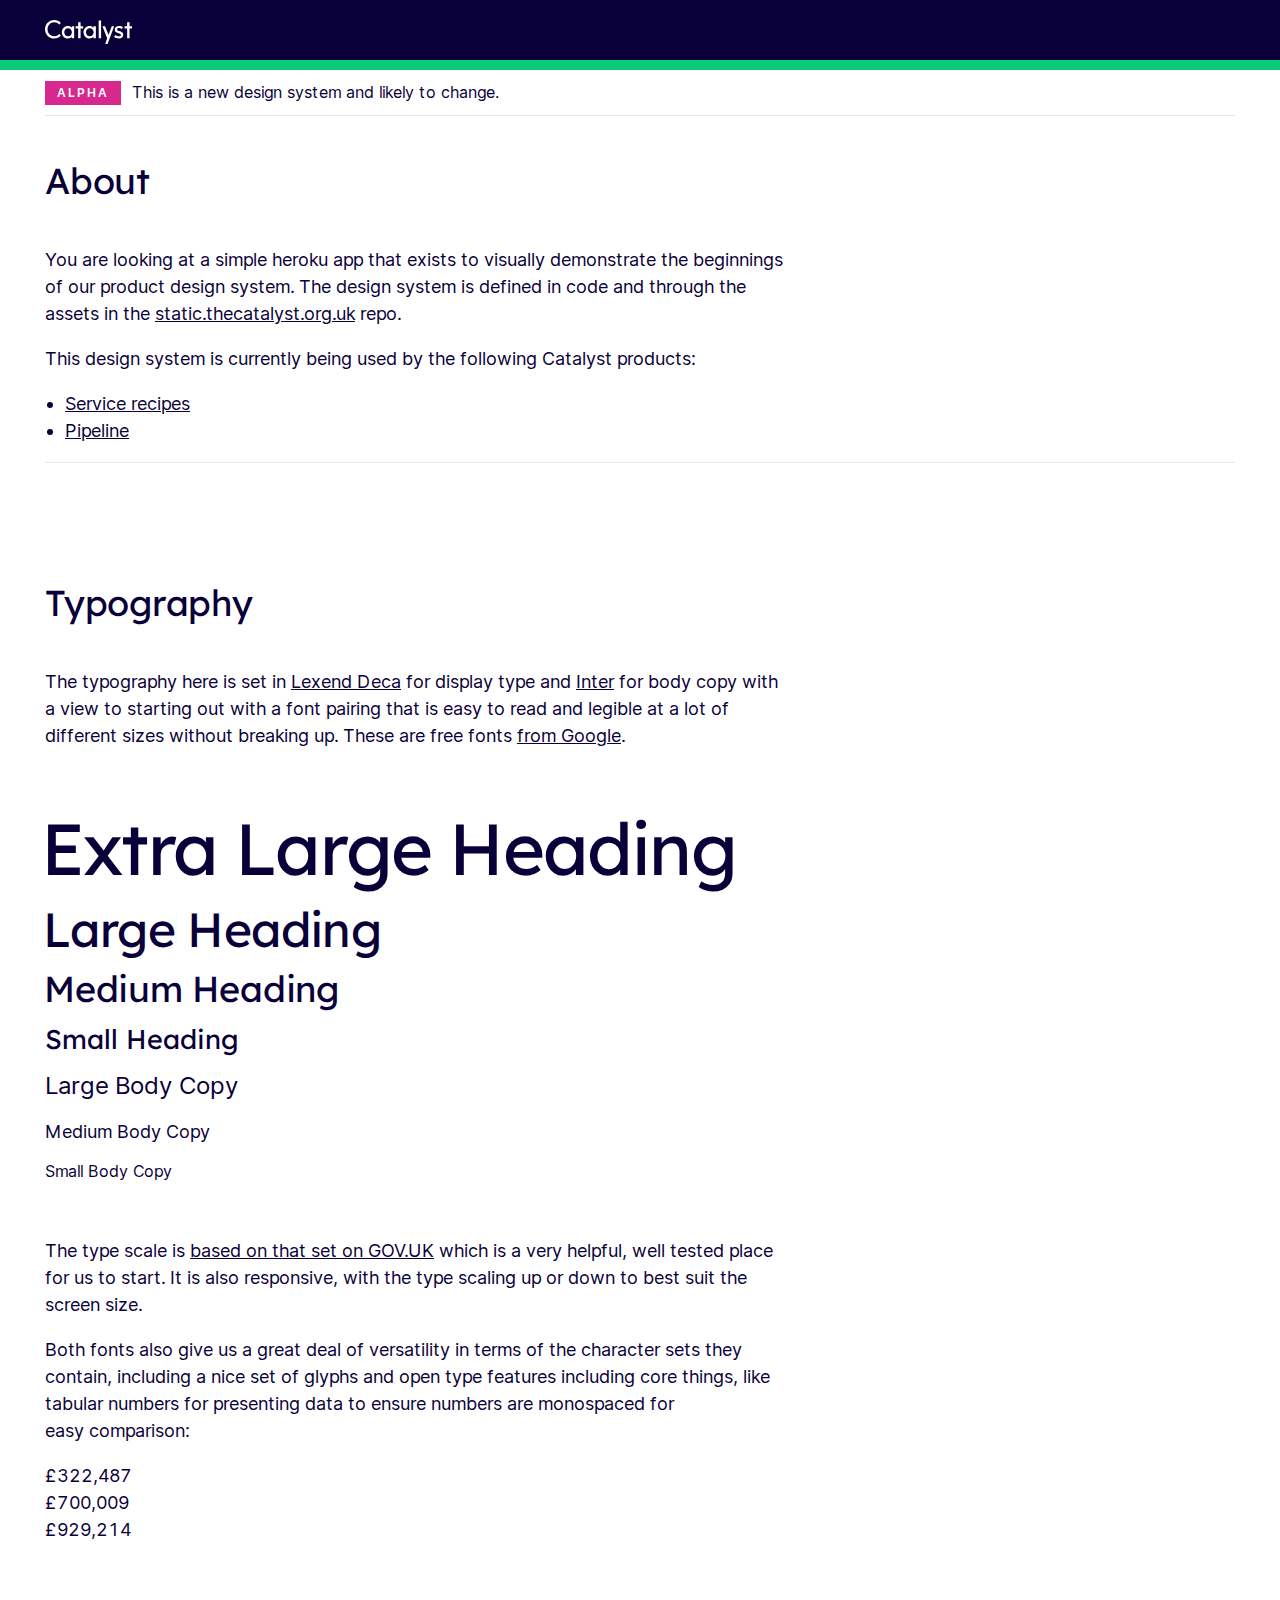
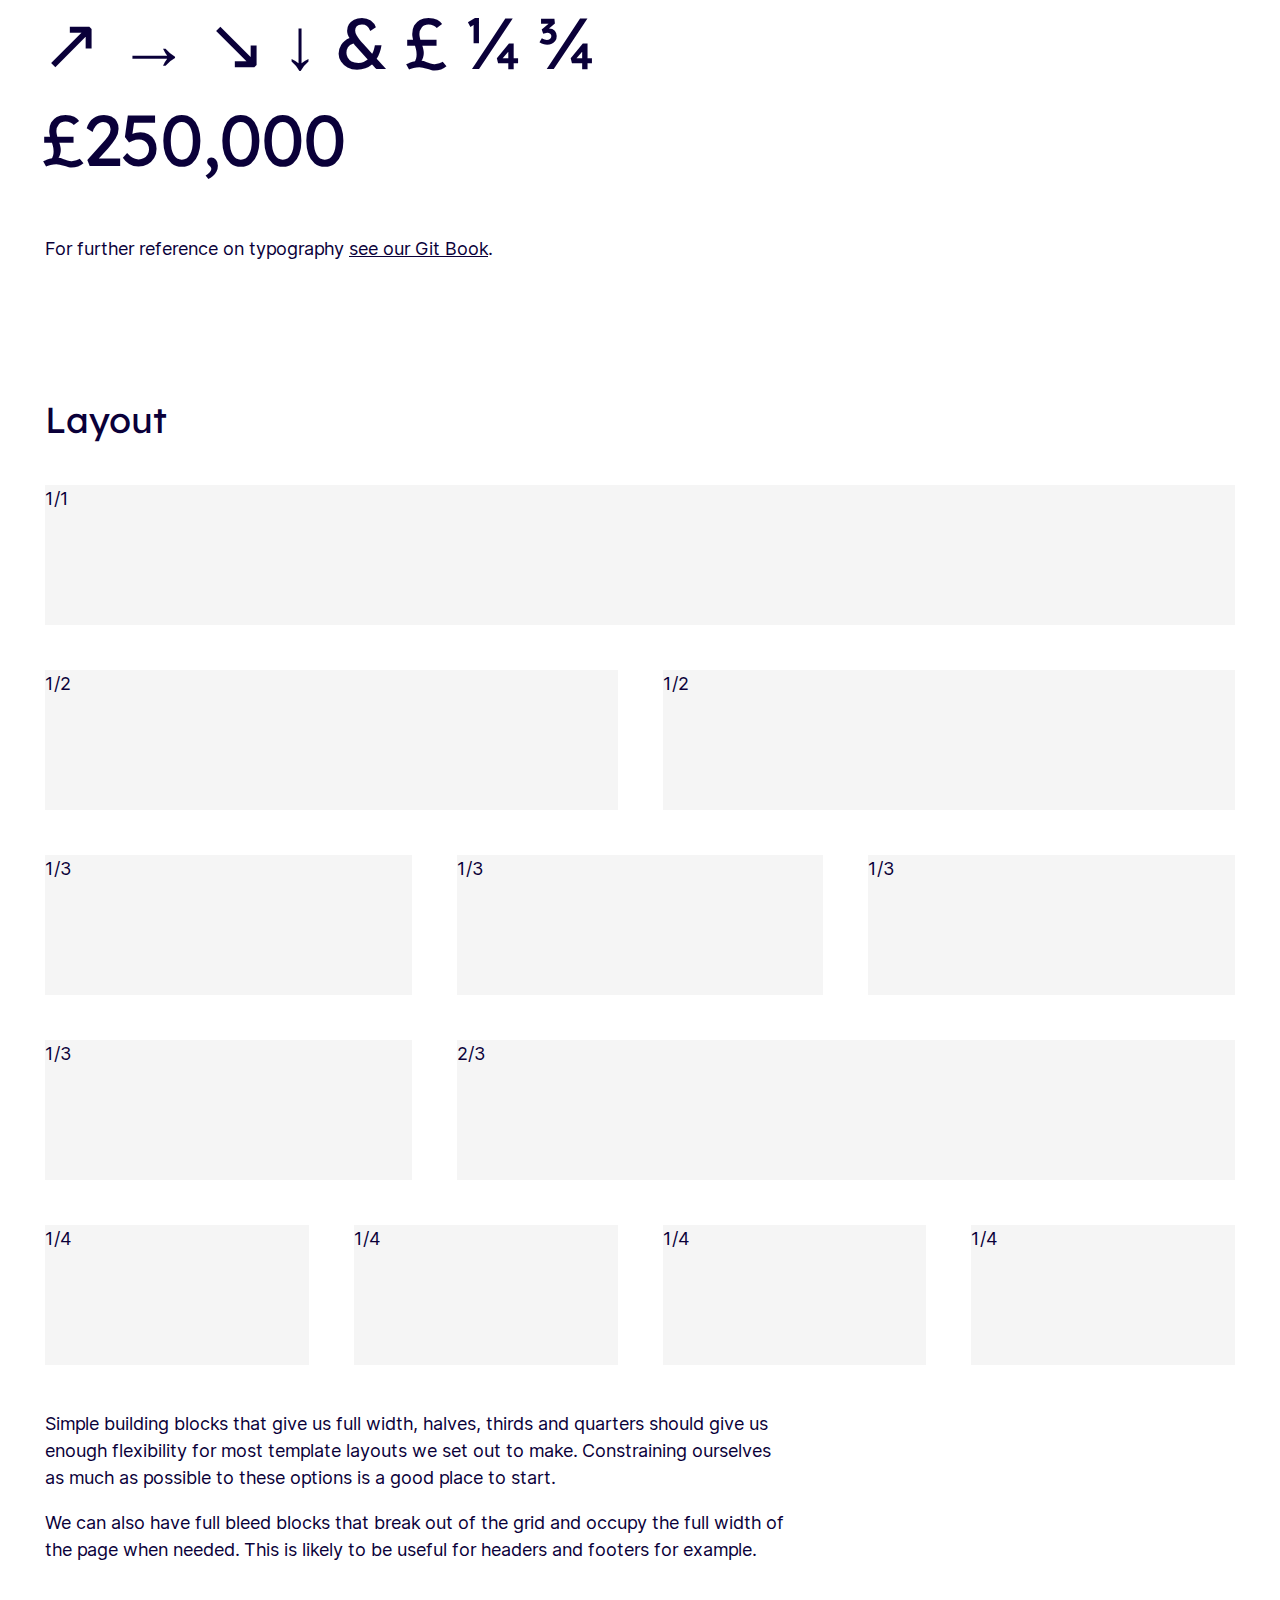
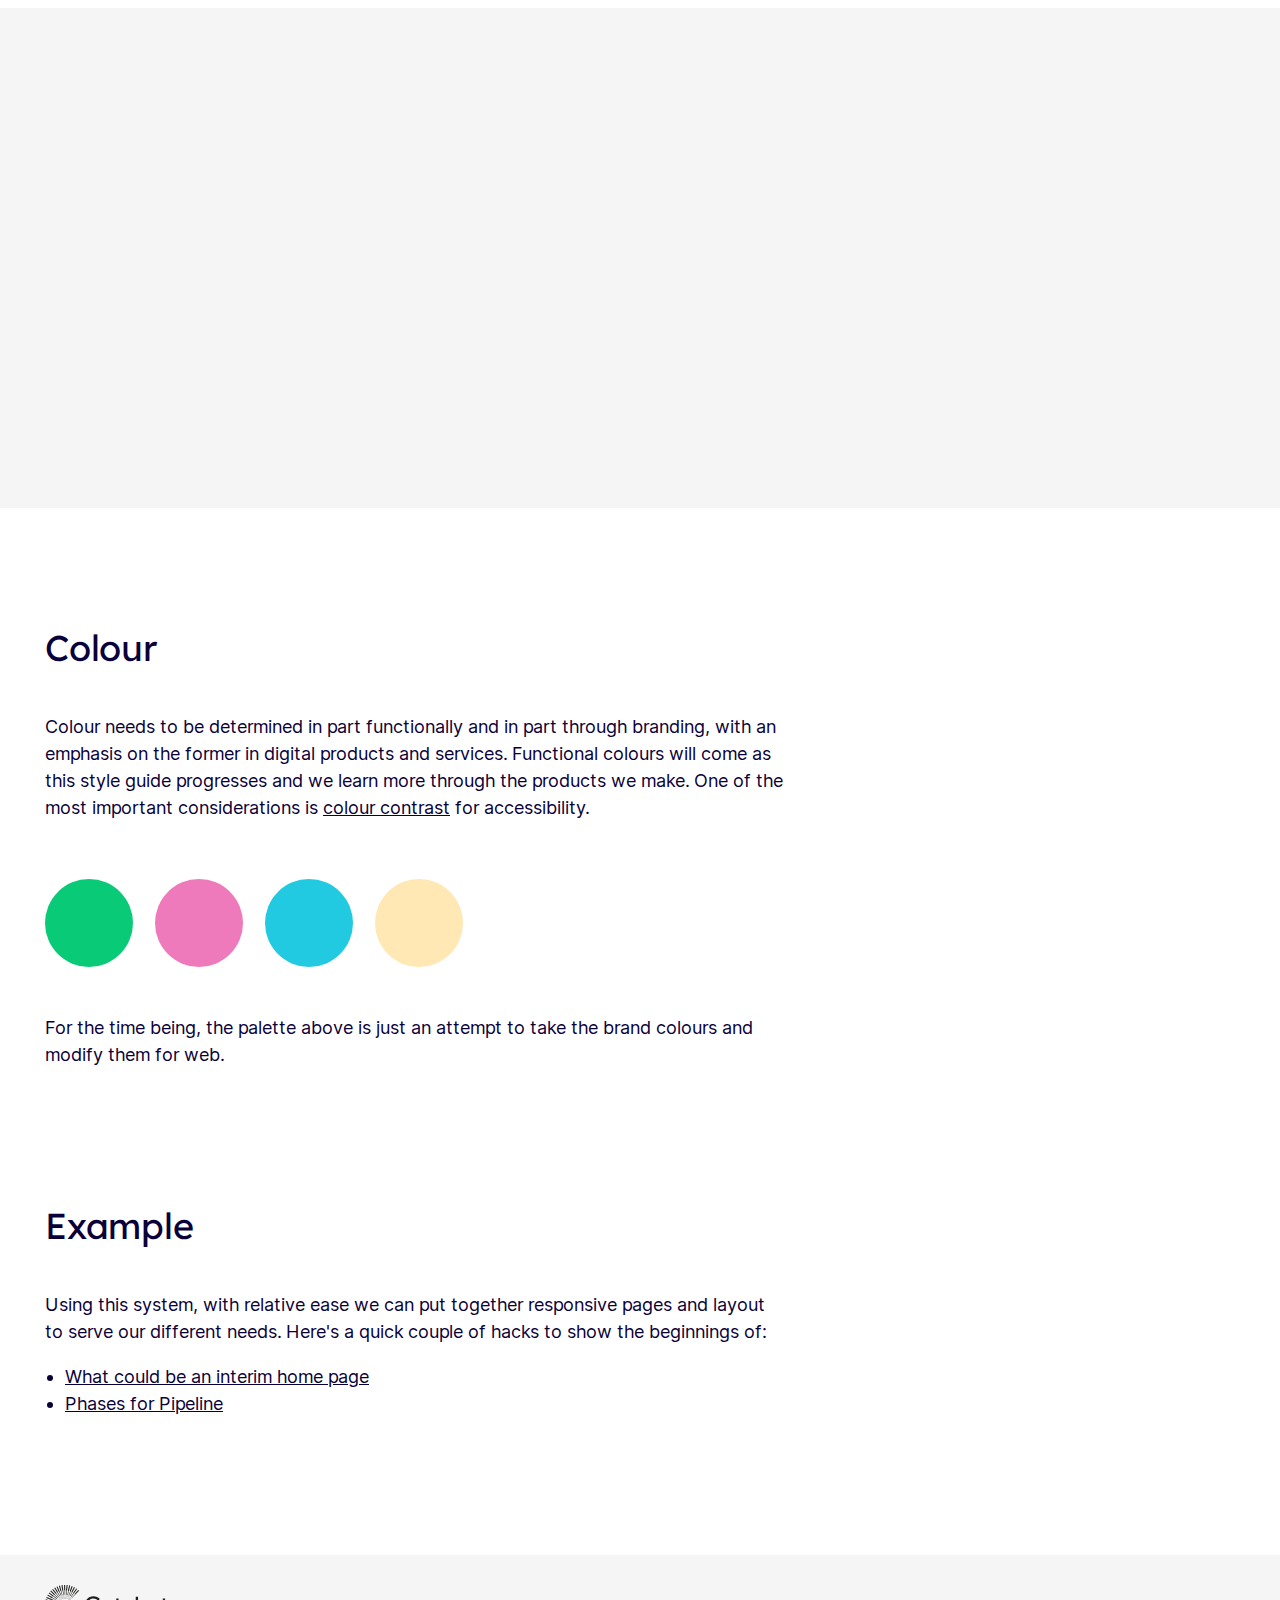
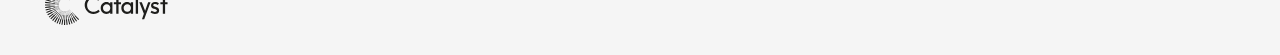
==== index.html @ e186cd70 "Update app to explain what it is and where design system used" ====
<!doctype html>

<html lang="en">

<head>
  <meta charset="utf-8">
  <meta name="viewport" content="width=device-width, initial-scale=1.0, maximum-scale=1.0">
  <title>Catalyst — Style Guide</title>
  <meta name="description" content="">
  <meta name="author" content="">

  <link rel="stylesheet" href="assets/stylesheets/catalyst.css">

</head>

<body>

  <header class="header">
    <div class="grid-container">
      <div class="column-full-width">
        <div class="inner">
          <a class="header-logo" href="#">
            <svg class="logo" viewBox="0 0 295 81" fill="none" xmlns="http://www.w3.org/2000/svg">
              <path
                d="M30.605 62.5c9.7 0 17.3-3.4 23-9.8l-5.5-5.4c-4.5 4.9-10.8 7.7-17.5 7.5-11.9 0-22-10.1-22-23.5 0-14.2 10.4-23.8 22.2-23.8 7 0 12.1 2.4 17 7.7l5.8-5.4c-6.2-6.6-13.4-9.8-22.9-9.8-17.2.3-31 14.5-30.7 31.7.3 16.9 13.8 30.5 30.6 30.8zm133-1.1h8.1V21.1h-8.2l.1 4.8c-2.9-3.3-7.5-5.6-13.8-5.6-10.3 0-19.8 8.6-19.8 21 0 12.2 9.2 21.1 19.8 21.1 6.3 0 10.9-2.3 13.8-5.6v4.6zm-12.3-6.4c-7.5 0-13.1-5.9-13.1-13.7 0-7.3 5.3-13.6 13.1-13.6 7.4 0 12.8 6 12.8 13.6-.1 7.6-5.5 13.6-12.8 13.7zm29.9 6.4h8.1V1.3h-8.2l.1 60.1zm67.6 1c9.9 0 15.4-4.4 15.4-12.6 0-15.4-21-10-21-17.9 0-2.6 1.9-4.5 6.5-4.5 3.5 0 6.9 1.1 9.8 3.1l3.9-5.9c-3.4-2.8-8.6-4.4-14-4.4-8.4 0-14 4.7-14 11.9 0 15.6 20.9 9.5 20.9 18.4 0 3.4-2.7 4.7-7.2 4.7-4.3-.1-8.5-1.5-12-4.2l-3.6 6.5c4.4 3.2 9.8 4.9 15.3 4.9zm36.5-41.3V7.5h-8.1v13.6h-8.7v7.3h8.7v33h8.1v-33h8.7v-7.3h-8.7zm-60.2 0l-10.7 29.8-11.7-29.8h-8.9l16.1 40.6-6.7 19.3h7.9l22.4-59.9h-8.4zm-134.8 40.3h8.1V21.1h-8.1l.1 4.8c-2.9-3.3-7.5-5.6-13.8-5.6-10.4 0-19.8 8.6-19.8 21 0 12.2 9.2 21.1 19.8 21.1 6.3 0 10.9-2.3 13.8-5.6l-.1 4.6zm-12.3-6.5c-7.5 0-13.1-5.9-13.1-13.7 0-7.3 5.4-13.6 13.1-13.6 7.4 0 12.8 6 12.8 13.6-.1 7.7-5.5 13.7-12.8 13.7zm42.1-33.8V7.5h-8.1v13.6h-8.6v7.3h8.6v33h8.1v-33h8.7v-7.3h-8.7z"
                fill="#fff" /></svg>
          </a>
        </div>
      </div>
    </div>
  </header>

  <section class="proposition-phase">
    <div class="grid-container">
      <div class="column-full-width">
        <div class="inner bottom-border">
          <div class="phase-banner">
            <span class="phase-label is-alpha">Alpha</span>
            <span class="phase-notice">This is a new design system and likely to change.</span>
          </div>
        </div>
      </div>
    </div>
  </section>

  <main class="main">
    <section class="proto-style-block typography vertical-spacing-top">
      <div class="grid-container">
        <div class="column-full-width">
          <div class="inner bottom-border">
            <h2 class="vertical-spacing-bottom">About</h2>
            <p>You are looking at a simple heroku app that exists to visually demonstrate the beginnings of our product design system. The design system is defined in code and through the assets in the <a href="https://github.com/TechforgoodCAST/static.thecatalyst.org.uk" target="_blank">static.thecatalyst.org.uk</a> repo</a>.
            </p>
            <p>This design system is currently being used by the following Catalyst products:</p>
            <ul>
              <li><a href="https://recipes.thecatalyst.org.uk/">Service recipes</a></li>
              <li><a href="https://pipeline.thecatalyst.org.uk/">Pipeline</a></li>
            </ul>
          </div>
        </div>
      </div>
    </section>


    <section class="proto-style-block typography vertical-spacing-top">
      <div class="grid-container">
        <div class="column-full-width">
          <div class="inner">
            <h2 class="vertical-spacing-bottom">Typography</h2>
            <p>The typography here is set in <a href="https://fonts.google.com/specimen/Lexend+Deca" target="_blank">Lexend Deca</a> for display type and <a href="https://fonts.google.com/specimen/Inter" target="_blank">Inter</a> for body copy with a view to starting out with a font pairing that is easy to read and legible at a lot of different sizes without breaking up. These are free fonts <a href="https://fonts.google.com/">from Google</a>.</p>
            <div class="proto-type">
              <p class="heading-extra-large vertical-spacing-bottom">Extra Large Heading</p>
              <p class="heading-large vertical-spacing-bottom">Large Heading</p>
              <p class="heading-medium vertical-spacing-bottom">Medium Heading</p>
              <p class="heading-small vertical-spacing-bottom">Small Heading</p>
              <p class="body-copy-large vertical-spacing-bottom">Large Body Copy</p>
              <p class="body-copy-medium vertical-spacing-bottom">Medium Body Copy</p>
              <p class="body-copy-small vertical-spacing-bottom">Small Body Copy</p>
            </div>
            <p>The type scale is <a href="https://design-system.service.gov.uk/styles/typography/#font-override-classes" target="_blank">based on that set on GOV.UK</a> which is a very helpful, well tested place for us to start. It is also responsive, with the type scaling up or down to best suit the screen size.</p>
            <p>Both fonts also give us a great deal of versatility in terms of the character sets they contain, including a nice set of glyphs and open type features including core things, like tabular numbers for presenting data to ensure numbers are monospaced for easy&nbsp;comparison:</p>
            <p>&pound;<span class="tabular-numbers">322</span>,<span class="tabular-numbers">487</span><br />
            &pound;<span class="tabular-numbers">700</span>,<span class="tabular-numbers">009</span><br />
            &pound;<span class="tabular-numbers">929</span>,<span class="tabular-numbers">214</span></p>
            <div class="proto-type">
              <p class="heading-extra-large vertical-spacing-bottom">&#x2197; &#x2192; &#x2198; &#x2193; &#x0026; &#x00A3; &#x00BC; &#x00BE;</p>
              <p class="heading-extra-large vertical-spacing-bottom">&pound;250,000</p>
            </div>
            <p>For further reference on typography <a href="https://futurefabric.gitbook.io/product-design-guidance/typography" target="_blank">see our Git Book</a>.</p>
          </div>
        </div>
      </div>
    </section>

    <section class="proto-style-block layout">

      <div class="grid-container">
        <div class="column-full-width">
          <div class="inner">
            <h2 class="vertical-spacing-bottom">Layout</h2>
          </div>
        </div>
      </div>

      <div class="grid-container">
        <div class="column-full-width">
          <div class="inner proto-background vertical-spacing-bottom">
            1/1
          </div>
        </div>
      </div>

      <div class="grid-container">
        <div class="column-one-half">
          <div class="inner proto-background vertical-spacing-bottom">
            1/2
          </div>
        </div>
        <div class="column-one-half">
          <div class="inner proto-background vertical-spacing-bottom">
            1/2
          </div>
        </div>
      </div>

      <div class="grid-container">
        <div class="column-one-third ">
          <div class="inner proto-background vertical-spacing-bottom">
            1/3
          </div>
        </div>
        <div class="column-one-third">
          <div class="inner proto-background vertical-spacing-bottom">
            1/3
          </div>
        </div>
        <div class="column-one-third">
          <div class="inner proto-background vertical-spacing-bottom">
            1/3
          </div>
        </div>
      </div>

      <div class="grid-container">
        <div class="column-one-third">
          <div class="inner proto-background vertical-spacing-bottom">
            1/3
          </div>
        </div>
        <div class="column-two-thirds">
          <div class="inner proto-background vertical-spacing-bottom">
            2/3
          </div>
        </div>
      </div>

      <div class="grid-container">
        <div class="column-one-quarter ">
          <div class="inner proto-background vertical-spacing-bottom">
            1/4
          </div>
        </div>
        <div class="column-one-quarter ">
          <div class="inner proto-background vertical-spacing-bottom">
            1/4
          </div>
        </div>
        <div class="column-one-quarter ">
          <div class="inner proto-background vertical-spacing-bottom">
            1/4
          </div>
        </div>
        <div class="column-one-quarter ">
          <div class="inner proto-background vertical-spacing-bottom">
            1/4
          </div>
        </div>
      </div>

      <div class="grid-container">
        <div class="column-full-width">
          <div class="inner vertical-spacing-bottom">
            <p>Simple building blocks that give us full width, halves, thirds and quarters should give us enough flexibility for most template layouts we set out to make. Constraining ourselves as much as possible to these options is a good place to start.</p>
            <p>We can also have full bleed blocks that break out of the grid and occupy the full width of the page when needed. This is likely to be useful for headers and footers for&nbsp;example.</p>
          </div>
        </div>
      </div>

      <div class="">
        <div class="inner proto-background tall vertical-spacing-bottom">
          
        </div>
      </div>

    </section>
    
    <section class="proto-style-block colour">
      <div class="grid-container">
        <div class="column-full-width">
          <div class="inner">
            <h2 class="vertical-spacing-bottom">Colour</h2>
            <p>Colour needs to be determined in part functionally and in part through branding, with an emphasis on the former in digital products and services. Functional colours will come as this style guide progresses and we learn more through the products we make. One of the most important considerations is <a href="https://contrast-checker.glitch.me/">colour contrast</a> for accessibility.</p>
            <div class="proto-colors">
              <div class="proto-color-swatch proto-color-5"></div>
              <div class="proto-color-swatch proto-color-2"></div>
              <div class="proto-color-swatch proto-color-3"></div>
              <div class="proto-color-swatch proto-color-4"></div>
            </div>
            <p>For the time being, the palette above is just an attempt to take the brand colours and modify them for web. </p>
          </div>
        </div>
      </div>
    </section>


    <section class="proto-style-block colour">
      <div class="grid-container">
        <div class="column-full-width">
          <div class="inner">
            <h2 class="vertical-spacing-bottom">Example</h2>
            <p>Using this system, with relative ease we can put together responsive pages and layout to serve our different needs. Here's a quick couple of hacks to show the beginnings of:</p>
              
              <ul>
                <li><a href="one-pager.html">What could be an interim home page</a></li>
                <li><a href="pipeline.html">Phases for Pipeline</a></li>
              </ul>
          </div>
        </div>
      </div>
    </section>

  </main>

  <footer class="footer">
    <div class="grid-container">
      <div class="column-full-width">
        <div class="inner">
        <svg class="logo" xmlns="http://www.w3.org/2000/svg" viewBox="0 0 434.7 141.9">
          <path
            d="M32.3 35.7L18.9 22.6l2.6-2.7L35 33l-.4.4 11.1 11-.4.4 10 9.9-.4.4-10-9.9-.6.6-11.1-11-.9.9zM28.8 40l12.5 9.5.5-.6 11.1 8.5.4-.4-11.1-8.6.4-.4L30 38.5l.4-.5-15-11.3-2.3 3 15 11.3.7-1zm14.9-13.7l8 13.5.7-.4 7.1 12.1.5-.3-7.1-12.1.5-.3-8-13.5.5-.3-9.7-16.1-3.2 2L42.7 27l1-.7zm-5.5 4l9.6 12.4.7-.5 8.5 11 .5-.4-8.6-11.1.4-.3L39.7 29l.5-.4-11.7-14.7-3 2.3L37.2 31l1-.7zM18.8 71.8h15.7v-.7h14v-.6h-14v-.7H18.8V69H0v3.8h18.8v-1zm.3-6.8l15.5 2 .1-.7 13.9 1.8.1-.6-13.9-1.8.1-.7-15.6-2 .1-.9L.8 59.8l-.5 3.7L19 66l.1-1zm3.2-13.1l14.5 6 .3-.7 13 5.4.2-.5-13-5.4.2-.6-14.5-6 .3-.7L6 42.3l-1.4 3.5L22 52.9l.3-1zm-2 6.5l15.2 4 .2-.7 13.6 3.7.1-.6-13.6-3.6.2-.6-15.2-4 .2-.8-18.1-4.9-1 3.6L20 59.4l.3-1zm-.9 20.2l15.6-2-.1-.7 13.9-1.8-.1-.6-13.9 1.8-.1-.7-15.5 2-.2-.9L.4 78.1l.5 3.7 18.6-2.4-.1-.8zm70-56.6l-5.8 14.5 1 .4-5.3 13 .5.2 5.3-13 .3.1 5.8-14.6.2.1 6.7-17.5-3.5-1.3-6.8 17.5 1.6.6zm11.8 6.4l-9.3 12.5.9.6-8.5 11.2.5.4 8.5-11.2.2.2 9.4-12.6h.1l11-15.2-3-2.2-11 15.2 1.2 1.1zm-5.7-3.6l-7.6 13.6.9.5-7 12.2.5.3 7-12.2.3.1 7.6-13.6.1.1 8.9-16.5-3.2-1.8L94 24l1.5.8zm-45.8-1.6l6.1 14.4.8-.4 5.4 13 .5-.2-5.4-13 .5-.2-6.1-14.4.5-.2L44.4 5 41 6.5l7.5 17.2 1.2-.5zm56.8 9.5L95.6 43.9l.8.8-9.9 10 .4.4 33.9-34.7-2.8-2.6-12.8 13.7 1.3 1.2zM79 35.2l1 .2L76.4 49l.5.1 3.6-13.6.4.1 3.9-15.2.2.1 4.4-18.3-3.7-.9-4.4 18.3 1.5.4L79 35.2zM62.6 19.4l2.2 15.5 1-.1 1.9 13.9.6-.1-1.9-13.9.4-.1L64.6 19l.4-.1L62.2.4l-3.8.6 2.8 18.5 1.4-.1zM56 20.9L60.2 36l.9-.2 3.7 13.6.5-.1-3.7-13.6.4-.1-4.2-15.1.4-.1-5.1-18.2-3.6 1 5.2 18 1.3-.3zm18 27.7l1.8-13.9h.4l1.9-15.6h.3l2-18.7-3.8-.4-2 18.7 1.5.2-1.8 15.5 1 .1-1.8 13.9.5.2zm-48.8-2.8l13.6 7.8.4-.7 12.2 7 .3-.5-12.2-7 .3-.5-13.6-7.8.4-.6-16.3-9.3-1.9 3.3 16.3 9.3.5-1zm53 76.7l-2-15.5h-.4L74 93l-.6.1 1.8 13.9-1 .1 1.8 15.5-1.5.2 2 18.7 3.8-.4-2-18.7-.1.1zM20.8 85.2l15.2-4-.2-.6L49.4 77l-.1-.6L35.7 80l-.2-.7-15.2 4-.2-1-18.2 4.8 1 3.6 18.2-4.8-.3-.7zm50.8 22.2h-.4v-14h-.6v14h-1l-.2 15.6h-1.5l-.4 18.8 3.8.1.4-18.8h-.3l.2-15.7zm13.2 13.8L81 106l-.4.1L77 92.5l-.5.1 3.6 13.6-1 .2 3.8 15.1-1.5.4 4.4 18.3 3.7-.9-4.5-18.2-.2.1zM66.4 107l1.8-13.9-.5-.1-1.9 13.9-1-.1-2.2 15.5-1.4-.2-2.8 18.6 3.7.6 2.8-18.6-.4-.1 2.2-15.6h-.3zm36.5 5.1l-9.4-12.5-.2.2-8.5-11.2-.5.4 8.5 11.2-.9.6 9.2 12.5-1.4 1 11 15.2 3-2.2-10.8-15.2zM86.6 87l9.9 10-.8.8 10.9 11.2-1.3 1.2 12.8 13.7 2.8-2.6L87 86.6l-.4.4zm4.6 32l-5.9-14.6-.3.1-5.3-13-.5.2 5.3 13-1 .4 5.8 14.5-1.5.6 6.7 17.5 3.5-1.3-6.7-17.5-.1.1zm6.1-3l-7.6-13.7-.3.2-7-12.2-.5.3 7 12.2-.9.5 7.6 13.7-1.5.8 8.9 16.5 3.3-1.8-8.9-16.5h-.1zM67.6 0l.4 18.8h1.5l.2 15.6h1v14h.6v-14h.4l-.2-15.7h.3L71.4 0h-3.8zm-5.4 106.3l-.4-.1 3.7-13.6-.5-.1-3.8 13.5-.9-.2-4.2 15.1-1.3-.4-5.2 18 3.6 1 5.2-18-.4-.1 4.2-15.1zm-27.6 2l11.1-11-.4-.4 10-9.9-.4-.4-10 9.8-.6-.6-11.1 11-.8-.9L19 119l2.6 2.7 13.4-13-.4-.4zm-4.5-5l12.5-9.5-.4-.5 11.1-8.5-.3-.4-11.1 8.5-.5-.6-12.5 9.5-.7-.9-15 11.3 2.3 3 15-11.3-.4-.6zm-7-11.6l14.5-6-.2-.6 13-5.4-.2-.5-13 5.4-.3-.7-14.5 5.9-.4-1L4.6 96 6 99.5l17.4-7.1-.3-.7zm3.1 6l13.6-7.8-.3-.5 12.2-7-.3-.5-12.2 7-.4-.7-13.6 7.7-.5-1-16.3 9.3 1.9 3.3 16.3-9.3-.4-.5zm25.3 21.7l6.1-14.4-.5-.2 5.4-13-.5-.2-5.4 13-.8-.4-6.1 14.4-1.2-.5-7.5 17.2 3.5 1.5 7.4-17.4h-.4zm-6.1-3l8-13.5-.5-.3 7-12.2-.5-.3-7.1 12.1-.7-.4-8 13.5-1.1-.7-9.5 16.2 3.3 1.9 9.6-16.1-.5-.2zm-5.6-3.7l9.6-12.4-.4-.3 8.6-11.1-.5-.4-8.6 11.1-.7-.5-9.7 12.3-1-.8-11.6 14.8 3 2.3L40.2 113l-.4-.3zm131.6-9.9c9.7 0 17.3-3.4 23-9.8l-5.5-5.4c-4.5 4.9-10.8 7.7-17.5 7.5-11.9 0-22-10.1-22-23.5 0-14.2 10.4-23.8 22.2-23.8 7 0 12.1 2.4 17 7.7l5.8-5.4c-6.2-6.6-13.4-9.8-22.9-9.8-17.2.3-31 14.5-30.7 31.7.3 16.9 13.8 30.5 30.6 30.8zm133-1.1h8.1V61.4h-8.2l.1 4.8c-2.9-3.3-7.5-5.6-13.8-5.6-10.3 0-19.8 8.6-19.8 21 0 12.2 9.2 21.1 19.8 21.1 6.3 0 10.9-2.3 13.8-5.6v4.6zm-12.3-6.4c-7.5 0-13.1-5.9-13.1-13.7 0-7.3 5.3-13.6 13.1-13.6 7.4 0 12.8 6 12.8 13.6-.1 7.6-5.5 13.6-12.8 13.7zm29.9 6.4h8.1V41.6h-8.2l.1 60.1zm67.6 1c9.9 0 15.4-4.4 15.4-12.6 0-15.4-21-10-21-17.9 0-2.6 1.9-4.5 6.5-4.5 3.5 0 6.9 1.1 9.8 3.1l3.9-5.9c-3.4-2.8-8.6-4.4-14-4.4-8.4 0-14 4.7-14 11.9 0 15.6 20.9 9.5 20.9 18.4 0 3.4-2.7 4.7-7.2 4.7-4.3-.1-8.5-1.5-12-4.2l-3.6 6.5c4.4 3.2 9.8 4.9 15.3 4.9zm36.5-41.3V47.8H418v13.6h-8.7v7.3h8.7v33h8.1v-33h8.7v-7.3h-8.7zm-60.2 0l-10.7 29.8-11.7-29.8h-8.9l16.1 40.6-6.7 19.3h7.9l22.4-59.9h-8.4zm-134.8 40.3h8.1V61.4h-8.1l.1 4.8c-2.9-3.3-7.5-5.6-13.8-5.6-10.4 0-19.8 8.6-19.8 21 0 12.2 9.2 21.1 19.8 21.1 6.3 0 10.9-2.3 13.8-5.6l-.1 4.6zm-12.3-6.5c-7.5 0-13.1-5.9-13.1-13.7 0-7.3 5.4-13.6 13.1-13.6 7.4 0 12.8 6 12.8 13.6-.1 7.7-5.5 13.7-12.8 13.7zm42.1-33.8V47.8h-8.1v13.6h-8.6v7.3h8.6v33h8.1v-33h8.7v-7.3h-8.7z"
            fill="#1e1e1c" /></svg>
        </div>
      </div>
    </div>
  </footer>

</body>

</html>
---- assets/stylesheets/catalyst.css ----
/* http://meyerweb.com/eric/tools/css/reset/  */
html, body, div, span, applet, object, iframe,
h1, h2, h3, h4, h5, h6, p, blockquote, pre,
a, abbr, acronym, address, big, cite, code,
del, dfn, em, img, ins, kbd, q, s, samp,
small, strike, strong, sub, sup, tt, var,
b, u, i, center,
dl, dt, dd, ol, ul, li,
fieldset, form, label, legend,
table, caption, tbody, tfoot, thead, tr, th, td,
article, aside, canvas, details, figcaption, figure,
footer, header, hgroup, menu, nav, section, summary,
time, mark, audio, video {
  margin: 0;
  padding: 0;
  border: 0;
  outline: 0;
  font: inherit;
  vertical-align: baseline; }

/* HTML5 display-role reset for older browsers */
article, aside, details, figcaption, figure,
footer, header, hgroup, menu, nav, section {
  display: block; }

body {
  line-height: 1; }

blockquote, q {
  quotes: none; }

blockquote:before, blockquote:after,
q:before, q:after {
  content: '';
  content: none; }

:focus {
  outline: -webkit-focus-ring-color auto 5px; }

/* remember to highlight inserts somehow! */
ins {
  text-decoration: none; }

del {
  text-decoration: line-through; }

table {
  border-collapse: collapse;
  border-spacing: 0; }

* {
  box-sizing: border-box;
  image-rendering: optimizeQuality;
  text-size-adjust: none;
  text-rendering: optimizeLegibility;
  -moz-osx-font-smoothing: grayscale;
  -webkit-font-smoothing: antialiased; }

.grid-container {
  margin: 0 auto;
  max-width: 1280px;
  padding: 0 7.5px; }
  @media screen and (min-width: 600px) {
    .grid-container {
      padding: 0 15px; } }
  @media screen and (min-width: 960px) {
    .grid-container {
      padding: 0 22.5px; } }
  @media screen and (min-width: 1280px) {
    .grid-container {
      padding: 0 22.5px; } }
  .grid-container:after {
    content: "";
    display: table;
    clear: both; }
  .grid-container [class*='column-'],
  .grid-container .grid-column {
    float: left;
    padding: 0 7.5px; }
    @media screen and (min-width: 600px) {
      .grid-container [class*='column-'],
      .grid-container .grid-column {
        padding: 0 15px; } }
    @media screen and (min-width: 960px) {
      .grid-container [class*='column-'],
      .grid-container .grid-column {
        padding: 0 22.5px; } }
    @media screen and (min-width: 1280px) {
      .grid-container [class*='column-'],
      .grid-container .grid-column {
        padding: 0 22.5px; } }

.column-full-width {
  width: 100%; }

.column-one-half {
  width: 50%; }

.column-one-third {
  width: 33.33%; }

.column-two-thirds {
  width: 66.66%; }

.column-one-quarter {
  width: 25%; }

.column-three-quarters {
  width: 75%; }

.column-one-sixth {
  width: 16.666667%; }

/* lexend-deca-regular - latin */
@font-face {
  font-family: 'LexendDeca-Regular';
  font-style: normal;
  font-weight: 400;
  src: url("../fonts/LexendDeca-Regular.woff2") format("woff2"), url("../fonts/LexendDeca-Regular.woff") format("woff"), url("../fonts/LexendDeca-Regular.ttf") format("truetype"); }

/* inter-regular - latin */
@font-face {
  font-family: 'Inter-Regular';
  font-style: normal;
  font-weight: 400;
  src: url("../fonts/Inter-Regular.woff2") format("woff2"), url("../fonts/Inter-Regular.woff") format("woff"), url("../fonts/Inter-Regular.ttf") format("truetype"); }

/* inter-600 - latin */
@font-face {
  font-family: 'Inter-Semi-Bold';
  font-style: normal;
  font-weight: 600;
  src: url("../fonts/Inter-Semi-Bold.woff2") format("woff2"), url("../fonts/Inter-Semi-Bold.woff") format("woff"), url("../fonts/Inter-Semi-Bold.ttf") format("truetype"); }

input.button,
a.button,
.button {
  transition: background-color 0.4s ease;
  font-size: 16px;
  line-height: 22px;
  font-family: "Inter-Semi-Bold", -apple-system, BlinkMacSystemFont, "Helvetica Neue", Helvetica, Arial, sans-serif;
  padding: 14px 17px 12px 17px;
  font-family: "Inter-Semi-Bold", -apple-system, BlinkMacSystemFont, "Helvetica Neue", Helvetica, Arial, sans-serif;
  background-color: #0a0039;
  border: none;
  border-radius: 25px;
  color: #fff;
  display: inline-block;
  width: auto;
  -webkit-appearance: none;
  -webkit-border-radius: none;
  text-align: center;
  text-decoration: none;
  width: 100%; }
  @media screen and (min-width: 600px) {
    input.button,
    a.button,
    .button {
      font-size: 18px;
      line-height: 27px; } }
  @media screen and (min-width: 600px) {
    input.button,
    a.button,
    .button {
      border-radius: 25px;
      padding: 10px 40px 10px 40px;
      width: auto; } }
  input.button:hover,
  a.button:hover,
  .button:hover {
    transition: background-color 0.2s ease;
    background-color: rgba(10, 0, 57, 0.75);
    border: none;
    color: #fff;
    cursor: pointer;
    text-shadow: none;
    text-decoration: none; }

ul.horizontal-list li {
  float: left;
  list-style: none;
  margin-right: 22.5px;
  margin-top: 16px; }
  ul.horizontal-list li:last-child {
    margin-right: 0; }

.phase-banner {
  font-size: 14px;
  line-height: 24px;
  margin-top: 10px;
  margin-bottom: 10px; }
  @media screen and (min-width: 600px) {
    .phase-banner {
      font-size: 16px;
      line-height: 22px; } }
  .phase-banner .phase-notice {
    position: relative;
    top: 1px;
    left: 6px; }

.phase-label {
  font-size: 12px;
  letter-spacing: 2px;
  text-transform: uppercase;
  font-family: "Inter-Semi-Bold", -apple-system, BlinkMacSystemFont, "Helvetica Neue", Helvetica, Arial, sans-serif;
  line-height: 24px;
  height: 24px;
  display: inline-block;
  padding: 0 12px;
  text-align: center; }
  .phase-label.is-alpha {
    color: #fff;
    background-color: #D7288E; }
  .phase-label.is-beta {
    color: #fff;
    background-color: #C25400; }
  .phase-label.is-discovery {
    color: #fff;
    background-color: #0C9DEF; }
  .phase-label.is-idea {
    background-color: rgba(12, 157, 239, 0.25); }
  .phase-label.is-live {
    color: #fff;
    background-color: #019B59; }
  .phase-label.is-scoping {
    background-color: rgba(12, 157, 239, 0.5); }

ul.vertical-list {
  margin-left: 0; }
  ul.vertical-list li {
    list-style: none;
    padding: 4px 0; }

.footer {
  padding: 30px 0;
  margin-top: 2em;
  background-color: #f5f5f5; }

.header {
  width: 100%;
  height: 70px;
  top: 0;
  z-index: 99;
  border-bottom: 10px solid #09CA77;
  background-color: #0a0039; }
  .header .header-logo {
    position: absolute;
    top: 20px; }
    .header .header-logo h1 {
      display: none; }
    .header .header-logo .logo {
      height: 24px; }

.main {
  min-height: 700px; }

.primary-navigation {
  display: none; }
  @media screen and (min-width: 960px) {
    .primary-navigation {
      display: block;
      float: right; } }
  .primary-navigation a {
    font-size: 14px;
    line-height: 24px;
    font-family: "Inter-Semi-Bold", -apple-system, BlinkMacSystemFont, "Helvetica Neue", Helvetica, Arial, sans-serif;
    color: #fff;
    text-decoration: none; }
    @media screen and (min-width: 600px) {
      .primary-navigation a {
        font-size: 16px;
        line-height: 22px; } }
    .primary-navigation a.is-active, .primary-navigation a:hover {
      text-decoration: underline; }

.vertical-spacing-bottom-0-25 {
  margin-bottom: 7.5px; }
  @media screen and (min-width: 600px) {
    .vertical-spacing-bottom-0-25 {
      margin-bottom: 15px; } }
  @media screen and (min-width: 960px) {
    .vertical-spacing-bottom-0-25 {
      margin-bottom: 11.25px; } }
  @media screen and (min-width: 1800px) {
    .vertical-spacing-bottom-0-25 {
      margin-bottom: 15px; } }

.vertical-spacing-bottom-0-5 {
  margin-bottom: 15px; }
  @media screen and (min-width: 600px) {
    .vertical-spacing-bottom-0-5 {
      margin-bottom: 30px; } }
  @media screen and (min-width: 960px) {
    .vertical-spacing-bottom-0-5 {
      margin-bottom: 22.5px; } }
  @media screen and (min-width: 1800px) {
    .vertical-spacing-bottom-0-5 {
      margin-bottom: 30px; } }

.vertical-spacing-bottom {
  margin-bottom: 30px; }
  @media screen and (min-width: 600px) {
    .vertical-spacing-bottom {
      margin-bottom: 60px; } }
  @media screen and (min-width: 960px) {
    .vertical-spacing-bottom {
      margin-bottom: 45px; } }
  @media screen and (min-width: 1800px) {
    .vertical-spacing-bottom {
      margin-bottom: 60px; } }

.vertical-spacing-bottom-2 {
  margin-bottom: 60px; }
  @media screen and (min-width: 600px) {
    .vertical-spacing-bottom-2 {
      margin-bottom: 120px; } }
  @media screen and (min-width: 960px) {
    .vertical-spacing-bottom-2 {
      margin-bottom: 90px; } }
  @media screen and (min-width: 1800px) {
    .vertical-spacing-bottom-2 {
      margin-bottom: 120px; } }

.vertical-spacing-bottom-3 {
  margin-bottom: 90px; }
  @media screen and (min-width: 600px) {
    .vertical-spacing-bottom-3 {
      margin-bottom: 180px; } }
  @media screen and (min-width: 960px) {
    .vertical-spacing-bottom-3 {
      margin-bottom: 135px; } }
  @media screen and (min-width: 1800px) {
    .vertical-spacing-bottom-3 {
      margin-bottom: 180px; } }

.vertical-spacing-bottom-4 {
  margin-bottom: 120px; }
  @media screen and (min-width: 600px) {
    .vertical-spacing-bottom-4 {
      margin-bottom: 240px; } }
  @media screen and (min-width: 960px) {
    .vertical-spacing-bottom-4 {
      margin-bottom: 180px; } }
  @media screen and (min-width: 1800px) {
    .vertical-spacing-bottom-4 {
      margin-bottom: 240px; } }

.vertical-spacing-top-0-25 {
  margin-top: 7.5px; }
  @media screen and (min-width: 600px) {
    .vertical-spacing-top-0-25 {
      margin-top: 15px; } }
  @media screen and (min-width: 960px) {
    .vertical-spacing-top-0-25 {
      margin-top: 11.25px; } }
  @media screen and (min-width: 1800px) {
    .vertical-spacing-top-0-25 {
      margin-top: 15px; } }

.vertical-spacing-top-0-5 {
  margin-top: 15px; }
  @media screen and (min-width: 600px) {
    .vertical-spacing-top-0-5 {
      margin-top: 30px; } }
  @media screen and (min-width: 960px) {
    .vertical-spacing-top-0-5 {
      margin-top: 22.5px; } }
  @media screen and (min-width: 1800px) {
    .vertical-spacing-top-0-5 {
      margin-top: 30px; } }

.vertical-spacing-top {
  margin-top: 30px; }
  @media screen and (min-width: 600px) {
    .vertical-spacing-top {
      margin-top: 60px; } }
  @media screen and (min-width: 960px) {
    .vertical-spacing-top {
      margin-top: 45px; } }
  @media screen and (min-width: 1800px) {
    .vertical-spacing-top {
      margin-top: 60px; } }

.vertical-spacing-top-2 {
  margin-top: 60px; }
  @media screen and (min-width: 600px) {
    .vertical-spacing-top-2 {
      margin-top: 120px; } }
  @media screen and (min-width: 960px) {
    .vertical-spacing-top-2 {
      margin-top: 90px; } }
  @media screen and (min-width: 1800px) {
    .vertical-spacing-top-2 {
      margin-top: 120px; } }

body {
  font-size: 16px;
  line-height: 22px;
  color: #0a0039;
  font-family: "Inter-Regular", -apple-system, BlinkMacSystemFont, "Helvetica Neue", Helvetica, Arial, sans-serif;
  margin: 0;
  overflow-y: scroll; }
  @media screen and (min-width: 600px) {
    body {
      font-size: 18px;
      line-height: 27px; } }

h1 {
  font-feature-settings: "salt" on;
  font-size: 36px;
  line-height: 40px;
  letter-spacing: -0.0125em;
  font-family: "LexendDeca-Regular", -apple-system, BlinkMacSystemFont, "Helvetica Neue", Helvetica, Arial, sans-serif;
  margin-bottom: 0.5em; }
  @media screen and (min-width: 960px) {
    h1 {
      font-size: 48px;
      line-height: 50px; } }
  h1.extra-large {
    font-feature-settings: "salt" on;
    font-size: 36px;
    line-height: 40px;
    letter-spacing: -0.025em; }
    @media screen and (min-width: 600px) {
      h1.extra-large {
        font-size: 48px;
        line-height: 50px; } }
    @media screen and (min-width: 960px) {
      h1.extra-large {
        font-size: 72px;
        line-height: 82px; } }

h2 {
  font-feature-settings: "salt" on;
  font-size: 27px;
  line-height: 30px;
  font-family: "LexendDeca-Regular", -apple-system, BlinkMacSystemFont, "Helvetica Neue", Helvetica, Arial, sans-serif;
  margin-bottom: 1em; }
  @media screen and (min-width: 600px) {
    h2 {
      font-size: 36px;
      line-height: 40px;
      letter-spacing: -0.006125em; } }

h3 {
  font-size: 16px;
  line-height: 22px;
  font-family: "Inter-Semi-Bold", -apple-system, BlinkMacSystemFont, "Helvetica Neue", Helvetica, Arial, sans-serif;
  margin-bottom: 1em; }
  @media screen and (min-width: 600px) {
    h3 {
      font-size: 18px;
      line-height: 27px; } }

p {
  font-size: 16px;
  line-height: 22px;
  margin-bottom: 1em;
  max-width: 740px; }
  @media screen and (min-width: 600px) {
    p {
      font-size: 18px;
      line-height: 27px; } }

strong {
  font-family: "Inter-Semi-Bold", -apple-system, BlinkMacSystemFont, "Helvetica Neue", Helvetica, Arial, sans-serif; }

em {
  font-style: italic; }

ul, ol {
  margin-left: 20px;
  margin-bottom: 1em; }

li {
  max-width: 740px; }

a {
  color: #0a0039;
  text-decoration: underline; }
  a.no-underline {
    text-decoration: none; }
    a.no-underline:hover {
      text-decoration: underline; }

img {
  width: 100%; }

.contains-markdown ul, .contains-markdown ol {
  margin-bottom: 30px; }
  @media screen and (min-width: 600px) {
    .contains-markdown ul, .contains-markdown ol {
      margin-bottom: 60px; } }
  @media screen and (min-width: 960px) {
    .contains-markdown ul, .contains-markdown ol {
      margin-bottom: 45px; } }
  @media screen and (min-width: 1800px) {
    .contains-markdown ul, .contains-markdown ol {
      margin-bottom: 60px; } }

.contains-markdown h1 + h3,
.contains-markdown h2 + h3,
.contains-markdown p + h3 {
  margin-top: 30px; }
  @media screen and (min-width: 600px) {
    .contains-markdown h1 + h3,
    .contains-markdown h2 + h3,
    .contains-markdown p + h3 {
      margin-top: 60px; } }
  @media screen and (min-width: 960px) {
    .contains-markdown h1 + h3,
    .contains-markdown h2 + h3,
    .contains-markdown p + h3 {
      margin-top: 45px; } }
  @media screen and (min-width: 1800px) {
    .contains-markdown h1 + h3,
    .contains-markdown h2 + h3,
    .contains-markdown p + h3 {
      margin-top: 60px; } }

.contains-markdown p + h2 {
  margin-top: 60px; }
  @media screen and (min-width: 600px) {
    .contains-markdown p + h2 {
      margin-top: 120px; } }
  @media screen and (min-width: 960px) {
    .contains-markdown p + h2 {
      margin-top: 90px; } }
  @media screen and (min-width: 1800px) {
    .contains-markdown p + h2 {
      margin-top: 120px; } }

.contains-markdown li {
  margin-bottom: 5px; }

.body-copy-small {
  font-size: 14px;
  line-height: 24px; }
  @media screen and (min-width: 600px) {
    .body-copy-small {
      font-size: 16px;
      line-height: 22px; } }

.body-copy-medium {
  font-size: 16px;
  line-height: 22px; }
  @media screen and (min-width: 600px) {
    .body-copy-medium {
      font-size: 18px;
      line-height: 27px; } }

.body-copy-large {
  font-size: 18px;
  line-height: 27px; }
  @media screen and (min-width: 600px) {
    .body-copy-large {
      font-size: 24px;
      line-height: 34px; } }

.heading-small {
  font-feature-settings: "salt" on;
  font-size: 24px;
  line-height: 34px;
  font-family: "LexendDeca-Regular", -apple-system, BlinkMacSystemFont, "Helvetica Neue", Helvetica, Arial, sans-serif; }
  @media screen and (min-width: 600px) {
    .heading-small {
      font-size: 27px;
      line-height: 30px; } }

.heading-medium {
  font-feature-settings: "salt" on;
  font-size: 27px;
  line-height: 30px;
  font-family: "LexendDeca-Regular", -apple-system, BlinkMacSystemFont, "Helvetica Neue", Helvetica, Arial, sans-serif;
  margin-left: -1px;
  max-width: 740px; }
  @media screen and (min-width: 600px) {
    .heading-medium {
      font-size: 36px;
      line-height: 40px;
      letter-spacing: -0.006125em; } }

.heading-large {
  font-feature-settings: "salt" on;
  font-size: 36px;
  line-height: 40px;
  letter-spacing: -0.0125em;
  font-family: "LexendDeca-Regular", -apple-system, BlinkMacSystemFont, "Helvetica Neue", Helvetica, Arial, sans-serif;
  margin-left: -2px;
  max-width: 740px; }
  @media screen and (min-width: 960px) {
    .heading-large {
      font-size: 48px;
      line-height: 50px; } }

.heading-extra-large {
  font-feature-settings: "salt" on;
  font-size: 36px;
  line-height: 40px;
  letter-spacing: -0.025em;
  font-family: "LexendDeca-Regular", -apple-system, BlinkMacSystemFont, "Helvetica Neue", Helvetica, Arial, sans-serif;
  margin-left: -4px;
  max-width: 800px; }
  @media screen and (min-width: 600px) {
    .heading-extra-large {
      font-size: 48px;
      line-height: 50px; } }
  @media screen and (min-width: 960px) {
    .heading-extra-large {
      font-size: 72px;
      line-height: 82px; } }

.ui-copy {
  font-size: 16px;
  line-height: 22px;
  font-family: "LexendDeca-Regular", -apple-system, BlinkMacSystemFont, "Helvetica Neue", Helvetica, Arial, sans-serif;
  text-transform: uppercase;
  letter-spacing: 1px; }
  @media screen and (min-width: 600px) {
    .ui-copy {
      font-size: 18px;
      line-height: 27px; } }

.tabular-numbers {
  font-variant-numeric: tabular-nums; }

.small {
  font-size: 14px;
  line-height: 24px; }
  @media screen and (min-width: 600px) {
    .small {
      font-size: 16px;
      line-height: 22px; } }

.bottom-border {
  border-bottom: 1px solid rgba(10, 0, 57, 0.1); }

.top-border {
  border-top: 1px solid rgba(10, 0, 57, 0.1); }

.bottom-border-2 {
  border-bottom: 2px solid rgba(10, 0, 57, 0.1); }

.logo {
  display: block;
  height: 40px; }

.proto-type,
.proto-colors {
  display: inline-block;
  margin-top: 40px;
  margin-bottom: 40px; }

.proto-type p {
  margin-bottom: 15px; }

.proto-color-swatch {
  border-radius: 50%;
  display: block;
  float: left;
  width: 44px;
  height: 44px;
  margin-right: 11px; }
  @media screen and (min-width: 960px) {
    .proto-color-swatch {
      height: 88px;
      width: 88px;
      margin-right: 22px; } }

.proto-style-block {
  display: block;
  margin-bottom: 120px; }

.proto-background {
  min-height: 140px;
  background-color: #f5f5f5; }
  .proto-background.tall {
    min-height: 500px; }

.proto-color-1 {
  background-color: #ff5c5c; }

.proto-color-2 {
  background-color: #ee7abb; }

.proto-color-3 {
  background-color: #22cae1; }

.proto-color-4 {
  background-color: #ffe8b4; }

.proto-color-5 {
  background-color: #09CA77; }

.pipeline-item {
  position: relative; }
  .pipeline-item .phase-label {
    position: absolute;
    right: 0;
    top: 4px; }
    @media screen and (min-width: 960px) {
      .pipeline-item .phase-label {
        top: 8px; } }

.proto-pipeline-phase {
  width: 50%;
  margin-bottom: 15px; }
  @media screen and (min-width: 600px) {
    .proto-pipeline-phase {
      width: 33.33%;
      margin-bottom: 30px; } }
  @media screen and (min-width: 960px) {
    .proto-pipeline-phase {
      width: 16.666667%;
      margin-bottom: 45px; } }

.phase-title {
  font-size: 16px;
  line-height: 22px;
  display: inline-block;
  width: 100%;
  border-top: 10px solid #D7288E;
  padding-top: 5px; }
  @media screen and (min-width: 600px) {
    .phase-title {
      font-size: 18px;
      line-height: 27px; } }
  .phase-title.is-alpha {
    border-color: #D7288E; }
  .phase-title.is-beta {
    border-color: #C25400; }
  .phase-title.is-discovery {
    border-color: #0C9DEF; }
  .phase-title.is-idea {
    border-color: rgba(12, 157, 239, 0.25); }
  .phase-title.is-live {
    border-color: #019B59; }
  .phase-title.is-scoping {
    border-color: rgba(12, 157, 239, 0.5); }

.phase-count {
  display: inline-block;
  margin-left: 1px;
  width: 100%; }
  .phase-count a {
    text-decoration: none; }

.state-label {
  font-size: 14px;
  line-height: 24px;
  display: block;
  margin-left: 16px; }
  @media screen and (min-width: 600px) {
    .state-label {
      font-size: 16px;
      line-height: 22px; } }
  .state-label:before {
    content: '';
    display: block;
    width: 10px;
    height: 10px;
    border-radius: 5px;
    position: relative;
    top: 16px;
    left: -16px; }
  .state-label.active:before {
    background-color: #019B59; }
  .state-label.inactive:before {
    background-color: white;
    border: 1px solid #9A9A9A;
    width: 8px;
    height: 8px; }
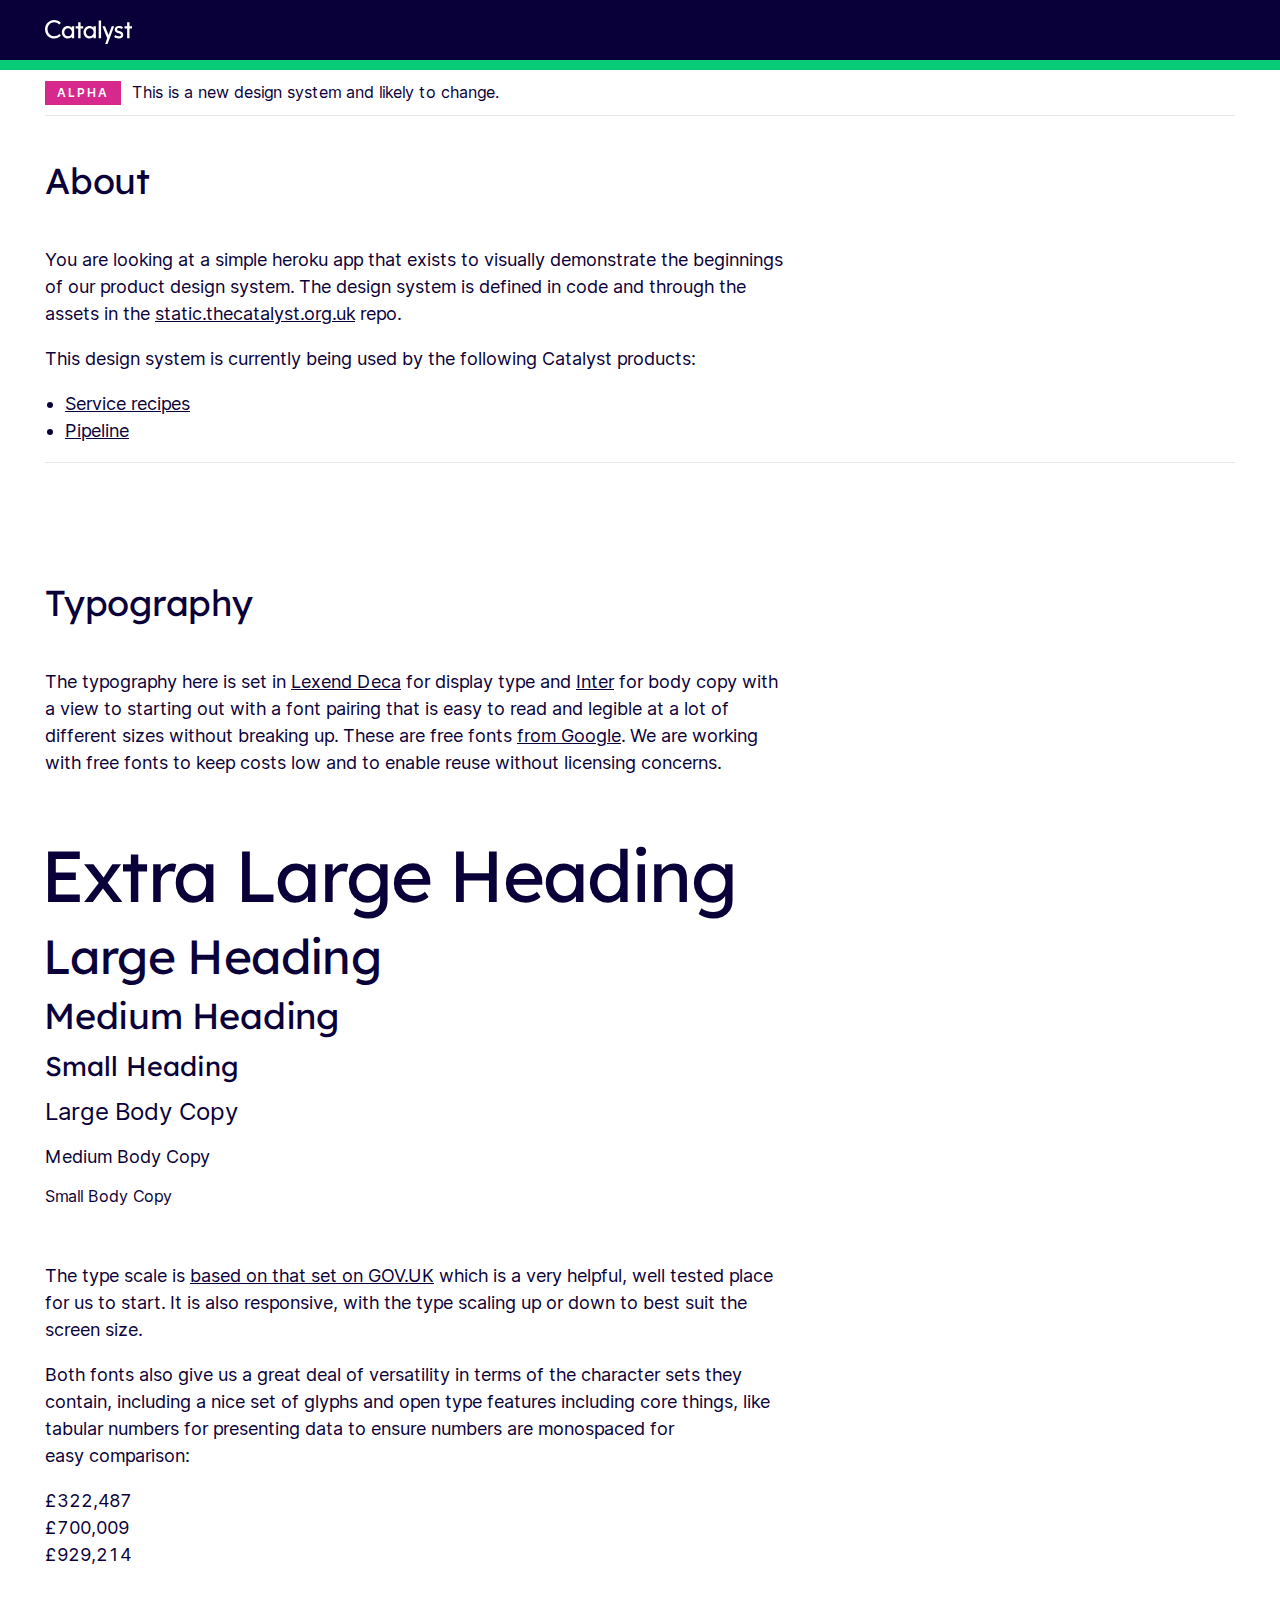
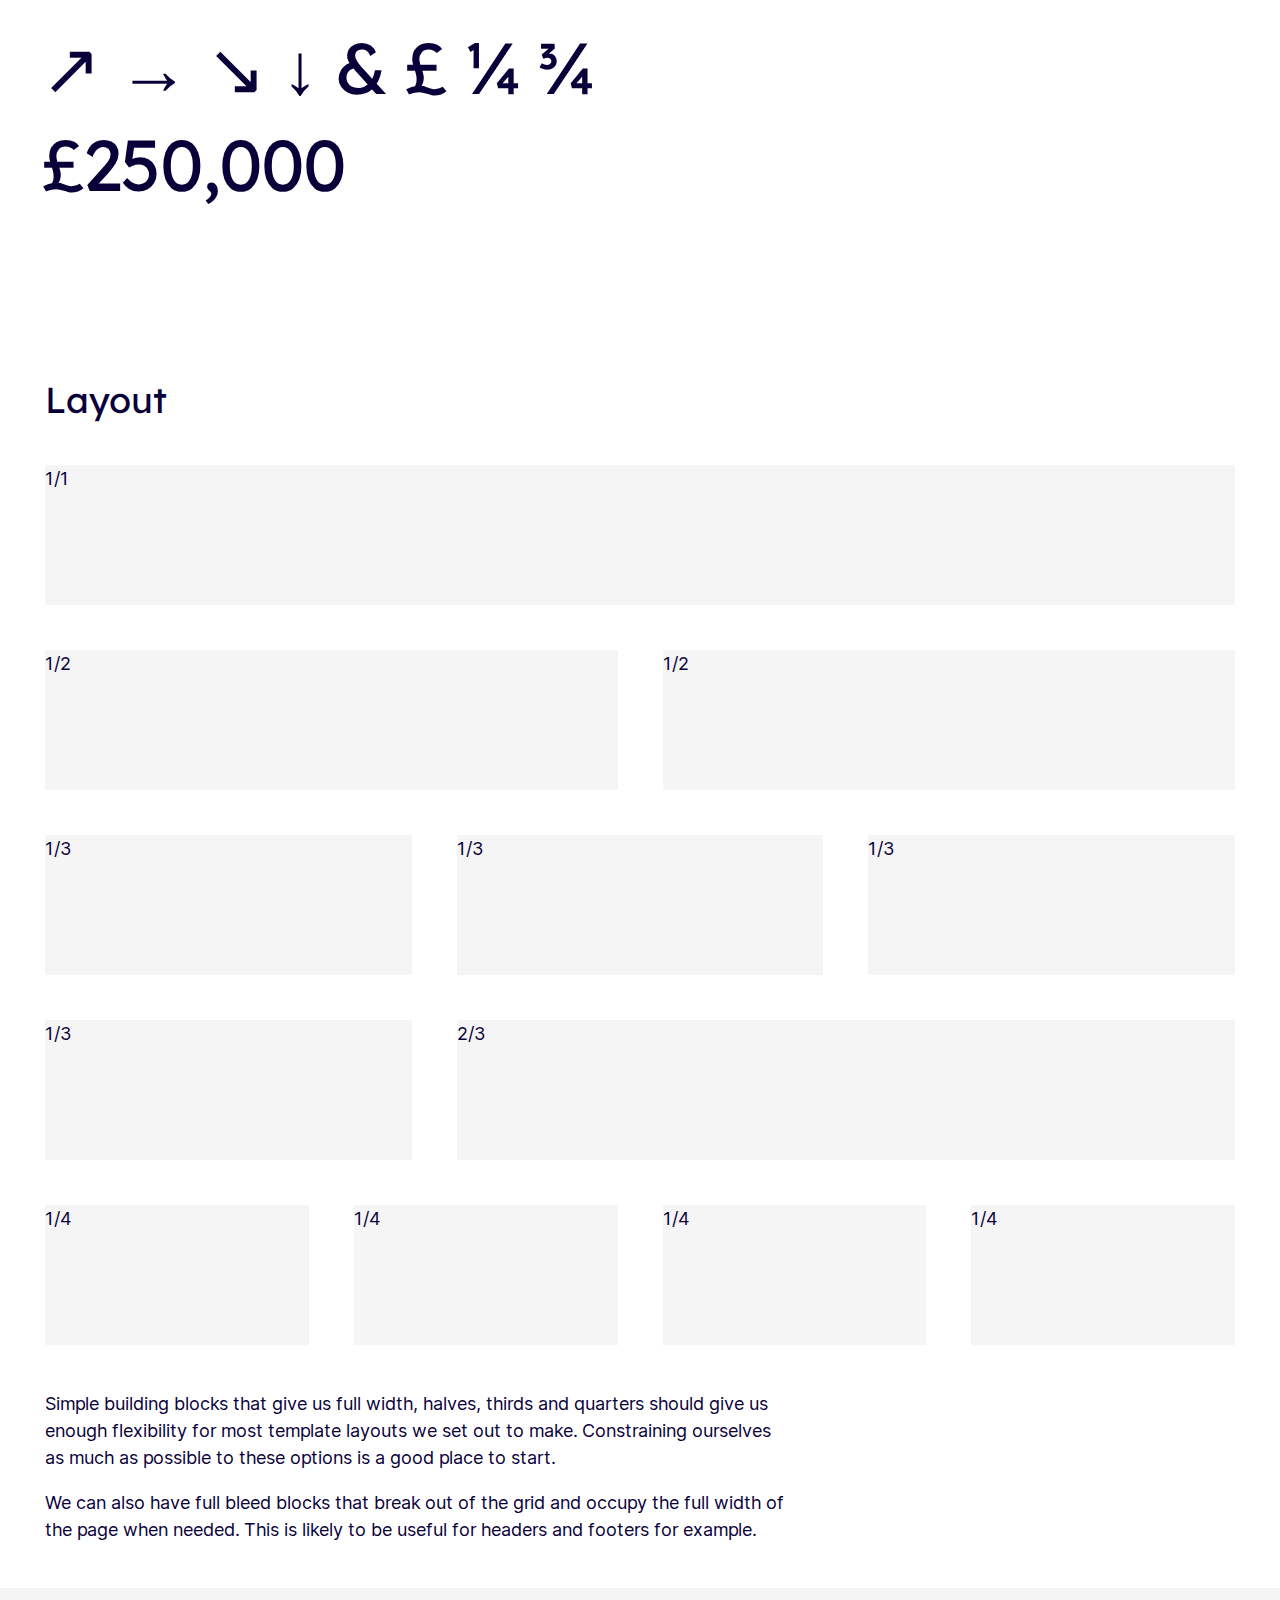
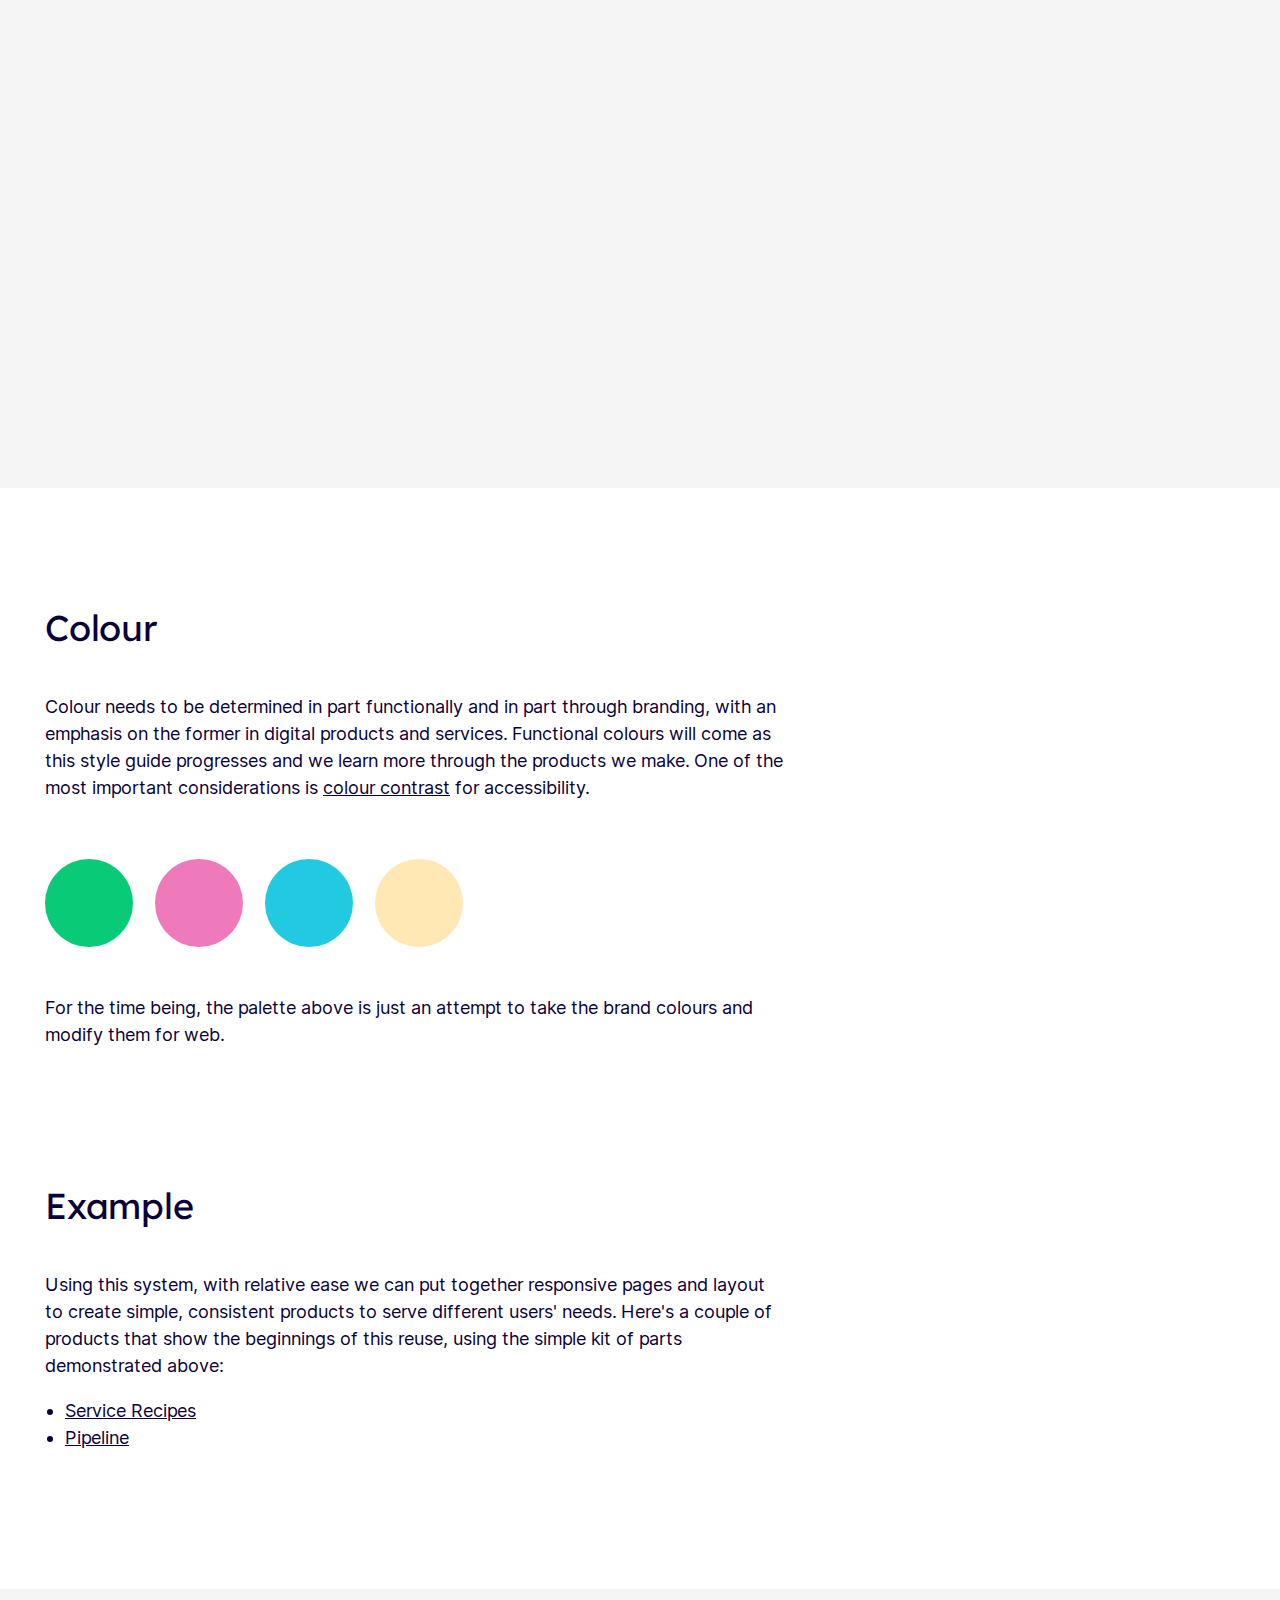
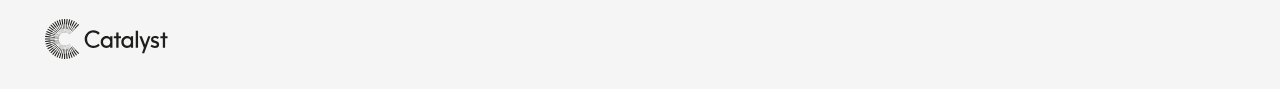
==== commit f93fe0ad: "A few fixes to meaning, removal of outdated links" ====
--- a/index.html
+++ b/index.html
@@ -67,7 +67,7 @@
         <div class="column-full-width">
           <div class="inner">
             <h2 class="vertical-spacing-bottom">Typography</h2>
-            <p>The typography here is set in <a href="https://fonts.google.com/specimen/Lexend+Deca" target="_blank">Lexend Deca</a> for display type and <a href="https://fonts.google.com/specimen/Inter" target="_blank">Inter</a> for body copy with a view to starting out with a font pairing that is easy to read and legible at a lot of different sizes without breaking up. These are free fonts <a href="https://fonts.google.com/">from Google</a>.</p>
+            <p>The typography here is set in <a href="https://fonts.google.com/specimen/Lexend+Deca" target="_blank">Lexend Deca</a> for display type and <a href="https://fonts.google.com/specimen/Inter" target="_blank">Inter</a> for body copy with a view to starting out with a font pairing that is easy to read and legible at a lot of different sizes without breaking up. These are free fonts <a href="https://fonts.google.com/">from Google</a>. We are working with free fonts to keep costs low and to enable reuse without licensing concerns.</p>
             <div class="proto-type">
               <p class="heading-extra-large vertical-spacing-bottom">Extra Large Heading</p>
               <p class="heading-large vertical-spacing-bottom">Large Heading</p>
@@ -86,7 +86,7 @@
               <p class="heading-extra-large vertical-spacing-bottom">&#x2197; &#x2192; &#x2198; &#x2193; &#x0026; &#x00A3; &#x00BC; &#x00BE;</p>
               <p class="heading-extra-large vertical-spacing-bottom">&pound;250,000</p>
             </div>
-            <p>For further reference on typography <a href="https://futurefabric.gitbook.io/product-design-guidance/typography" target="_blank">see our Git Book</a>.</p>
+            <!-- <p>For further reference on typography <a href="https://futurefabric.gitbook.io/product-design-guidance/typography" target="_blank">see our Git Book</a>.</p> -->
           </div>
         </div>
       </div>
@@ -218,11 +218,11 @@
         <div class="column-full-width">
           <div class="inner">
             <h2 class="vertical-spacing-bottom">Example</h2>
-            <p>Using this system, with relative ease we can put together responsive pages and layout to serve our different needs. Here's a quick couple of hacks to show the beginnings of:</p>
+            <p>Using this system, with relative ease we can put together responsive pages and layout to create simple, consistent products to serve different users' needs. Here's a couple of products that show the beginnings of this reuse, using the simple kit of parts demonstrated above:</p>
               
               <ul>
-                <li><a href="one-pager.html">What could be an interim home page</a></li>
-                <li><a href="pipeline.html">Phases for Pipeline</a></li>
+                <li><a href="https://recipes.thecatalyst.org.uk/" target="_blank">Service Recipes</a></li>
+                <li><a href="http://pipeline.thecatalyst.org.uk/" target="_blank">Pipeline</a></li>
               </ul>
           </div>
         </div>
--- a/assets/stylesheets/catalyst.css
+++ b/assets/stylesheets/catalyst.css
@@ -309,6 +309,18 @@
     .vertical-spacing-bottom {
       margin-bottom: 60px; } }
 
+.vertical-spacing-bottom-1-5 {
+  margin-bottom: 45px; }
+  @media screen and (min-width: 600px) {
+    .vertical-spacing-bottom-1-5 {
+      margin-bottom: 90px; } }
+  @media screen and (min-width: 960px) {
+    .vertical-spacing-bottom-1-5 {
+      margin-bottom: 67.5px; } }
+  @media screen and (min-width: 1800px) {
+    .vertical-spacing-bottom-1-5 {
+      margin-bottom: 90px; } }
+
 .vertical-spacing-bottom-2 {
   margin-bottom: 60px; }
   @media screen and (min-width: 600px) {
@@ -380,6 +392,18 @@
   @media screen and (min-width: 1800px) {
     .vertical-spacing-top {
       margin-top: 60px; } }
+
+.vertical-spacing-top-1-5 {
+  margin-top: 45px; }
+  @media screen and (min-width: 600px) {
+    .vertical-spacing-top-1-5 {
+      margin-top: 90px; } }
+  @media screen and (min-width: 960px) {
+    .vertical-spacing-top-1-5 {
+      margin-top: 67.5px; } }
+  @media screen and (min-width: 1800px) {
+    .vertical-spacing-top-1-5 {
+      margin-top: 90px; } }
 
 .vertical-spacing-top-2 {
   margin-top: 60px; }
@@ -399,7 +423,8 @@
   color: #0a0039;
   font-family: "Inter-Regular", -apple-system, BlinkMacSystemFont, "Helvetica Neue", Helvetica, Arial, sans-serif;
   margin: 0;
-  overflow-y: scroll; }
+  overflow-y: scroll;
+  overflow-x: hidden; }
   @media screen and (min-width: 600px) {
     body {
       font-size: 18px;
@@ -462,7 +487,8 @@
       font-size: 18px;
       line-height: 27px; } }
 
-strong {
+strong,
+.strong {
   font-family: "Inter-Semi-Bold", -apple-system, BlinkMacSystemFont, "Helvetica Neue", Helvetica, Arial, sans-serif; }
 
 em {
@@ -518,20 +544,32 @@
     .contains-markdown p + h3 {
       margin-top: 60px; } }
 
-.contains-markdown p + h2 {
+.contains-markdown p + h2,
+.contains-markdown ul + h2,
+.contains-markdown ol + h2 {
   margin-top: 60px; }
   @media screen and (min-width: 600px) {
-    .contains-markdown p + h2 {
+    .contains-markdown p + h2,
+    .contains-markdown ul + h2,
+    .contains-markdown ol + h2 {
       margin-top: 120px; } }
   @media screen and (min-width: 960px) {
-    .contains-markdown p + h2 {
+    .contains-markdown p + h2,
+    .contains-markdown ul + h2,
+    .contains-markdown ol + h2 {
       margin-top: 90px; } }
   @media screen and (min-width: 1800px) {
-    .contains-markdown p + h2 {
+    .contains-markdown p + h2,
+    .contains-markdown ul + h2,
+    .contains-markdown ol + h2 {
       margin-top: 120px; } }
 
 .contains-markdown li {
   margin-bottom: 5px; }
+
+.body-copy-smallest {
+  font-size: 14px;
+  line-height: 24px; }
 
 .body-copy-small {
   font-size: 14px;
@@ -555,13 +593,14 @@
   @media screen and (min-width: 600px) {
     .body-copy-large {
       font-size: 24px;
-      line-height: 34px; } }
+      line-height: 32px; } }
 
 .heading-small {
   font-feature-settings: "salt" on;
   font-size: 24px;
-  line-height: 34px;
-  font-family: "LexendDeca-Regular", -apple-system, BlinkMacSystemFont, "Helvetica Neue", Helvetica, Arial, sans-serif; }
+  line-height: 32px;
+  font-family: "LexendDeca-Regular", -apple-system, BlinkMacSystemFont, "Helvetica Neue", Helvetica, Arial, sans-serif;
+  max-width: 760px; }
   @media screen and (min-width: 600px) {
     .heading-small {
       font-size: 27px;
@@ -573,7 +612,7 @@
   line-height: 30px;
   font-family: "LexendDeca-Regular", -apple-system, BlinkMacSystemFont, "Helvetica Neue", Helvetica, Arial, sans-serif;
   margin-left: -1px;
-  max-width: 740px; }
+  max-width: 760px; }
   @media screen and (min-width: 600px) {
     .heading-medium {
       font-size: 36px;
@@ -587,7 +626,7 @@
   letter-spacing: -0.0125em;
   font-family: "LexendDeca-Regular", -apple-system, BlinkMacSystemFont, "Helvetica Neue", Helvetica, Arial, sans-serif;
   margin-left: -2px;
-  max-width: 740px; }
+  max-width: 760px; }
   @media screen and (min-width: 960px) {
     .heading-large {
       font-size: 48px;
@@ -640,6 +679,17 @@
 
 .bottom-border-2 {
   border-bottom: 2px solid rgba(10, 0, 57, 0.1); }
+
+.top-border-2 {
+  border-top: 2px solid rgba(10, 0, 57, 0.1); }
+  .top-border-2.heavy-border {
+    border-top-color: #0a0039; }
+
+.desktop-only {
+  display: none; }
+  @media screen and (min-width: 960px) {
+    .desktop-only {
+      display: inline; } }
 
 .logo {
   display: block;
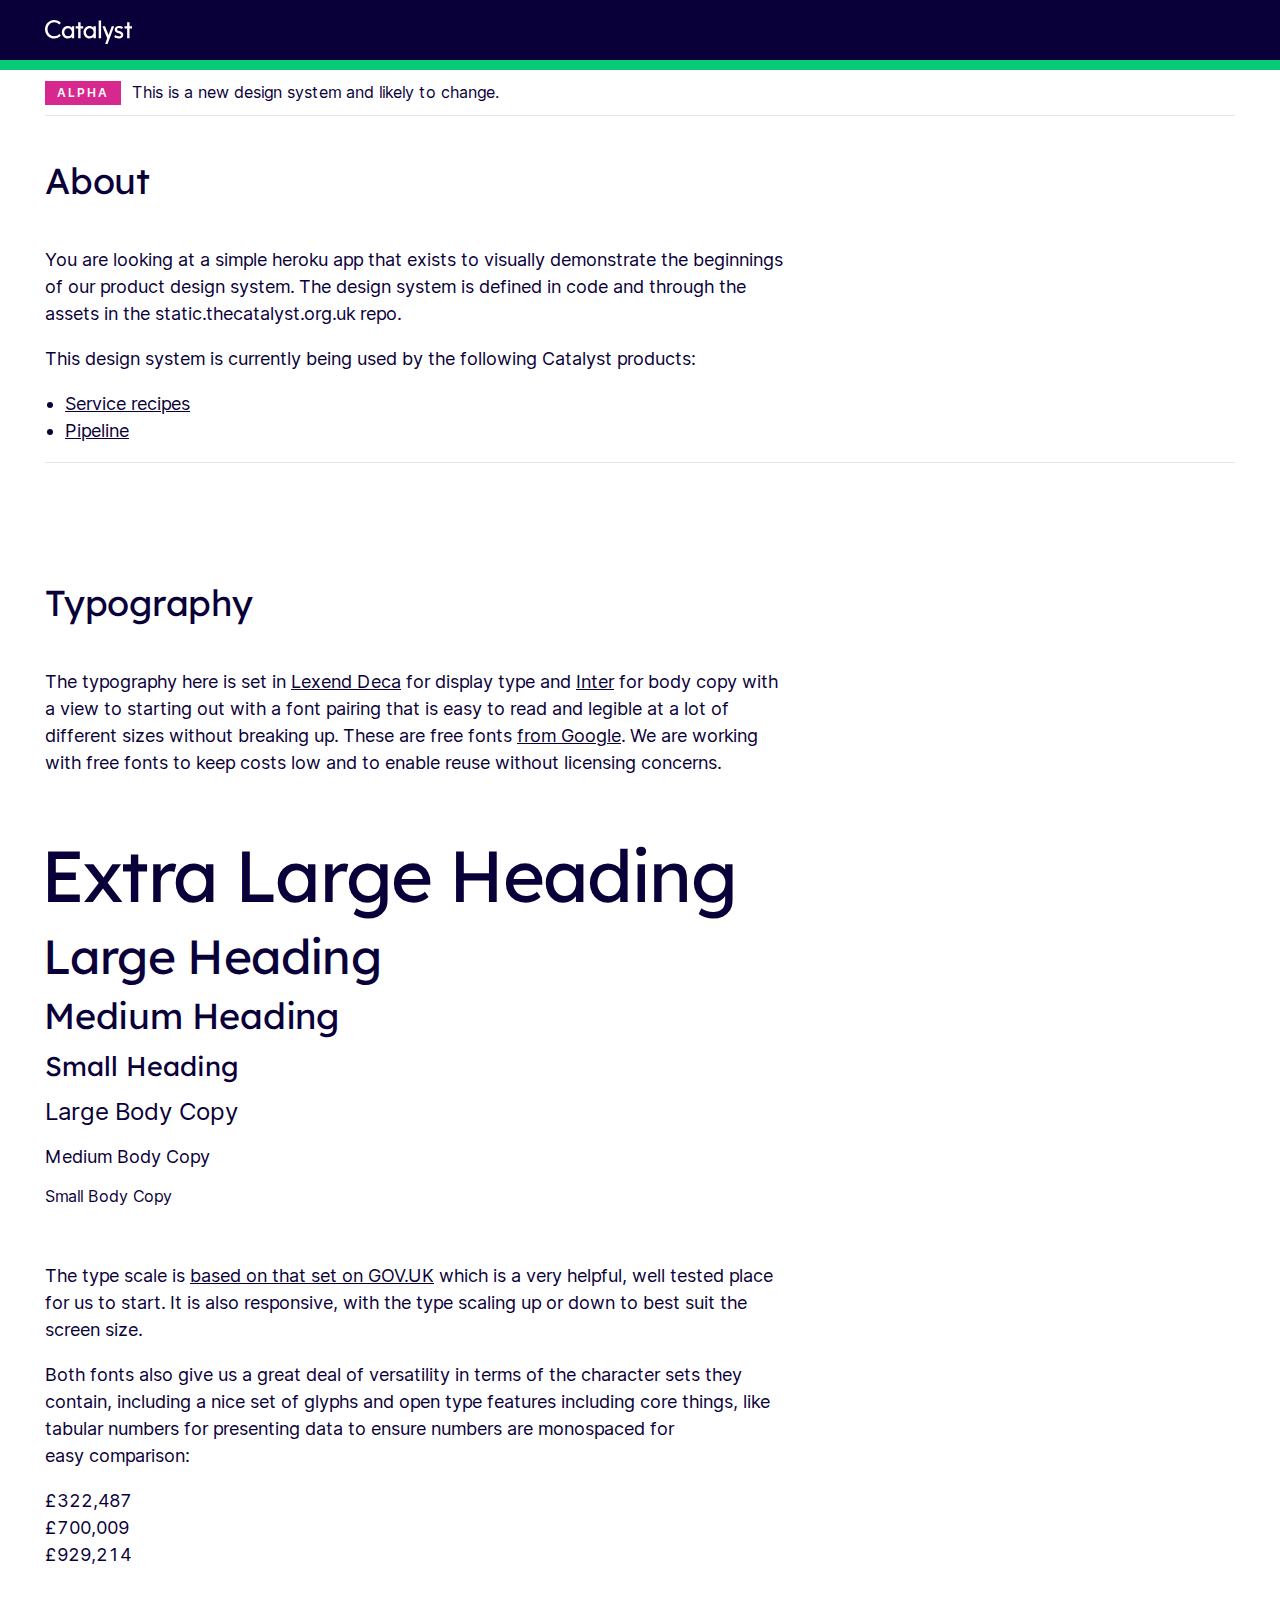
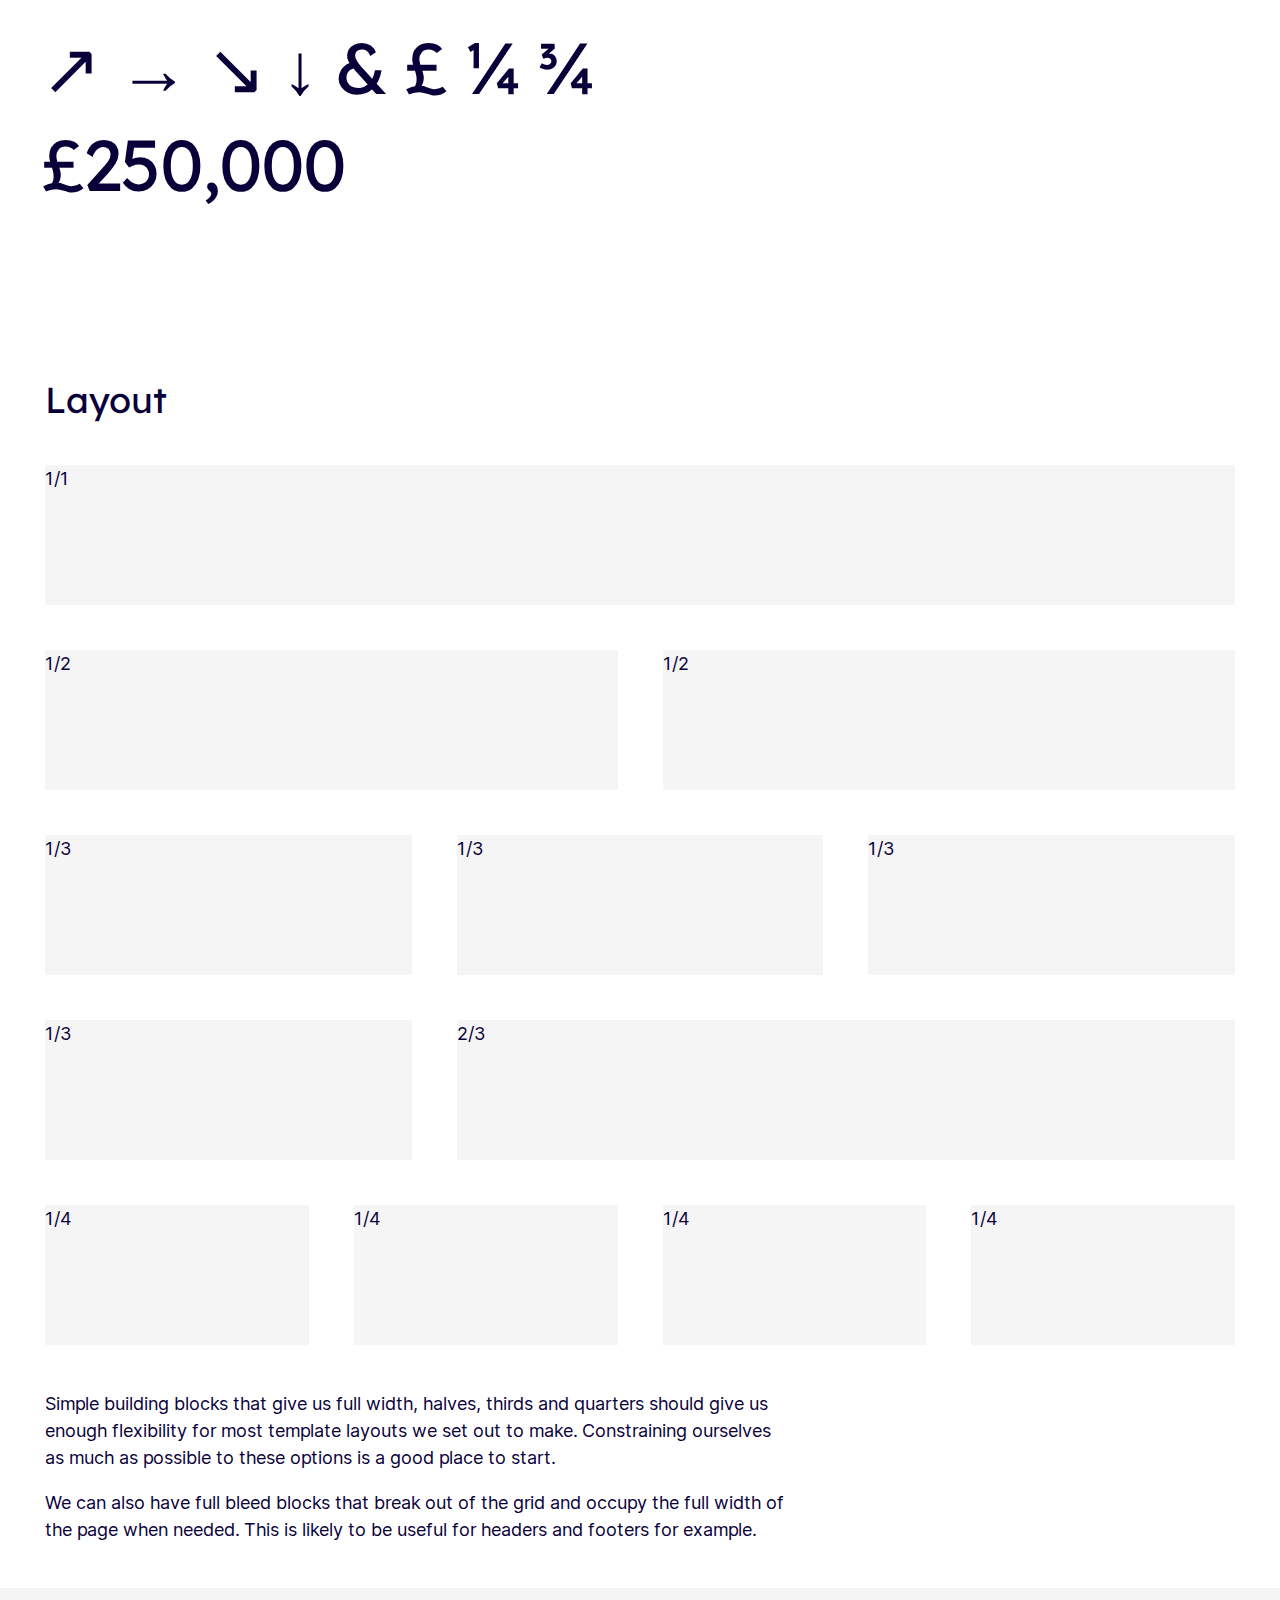
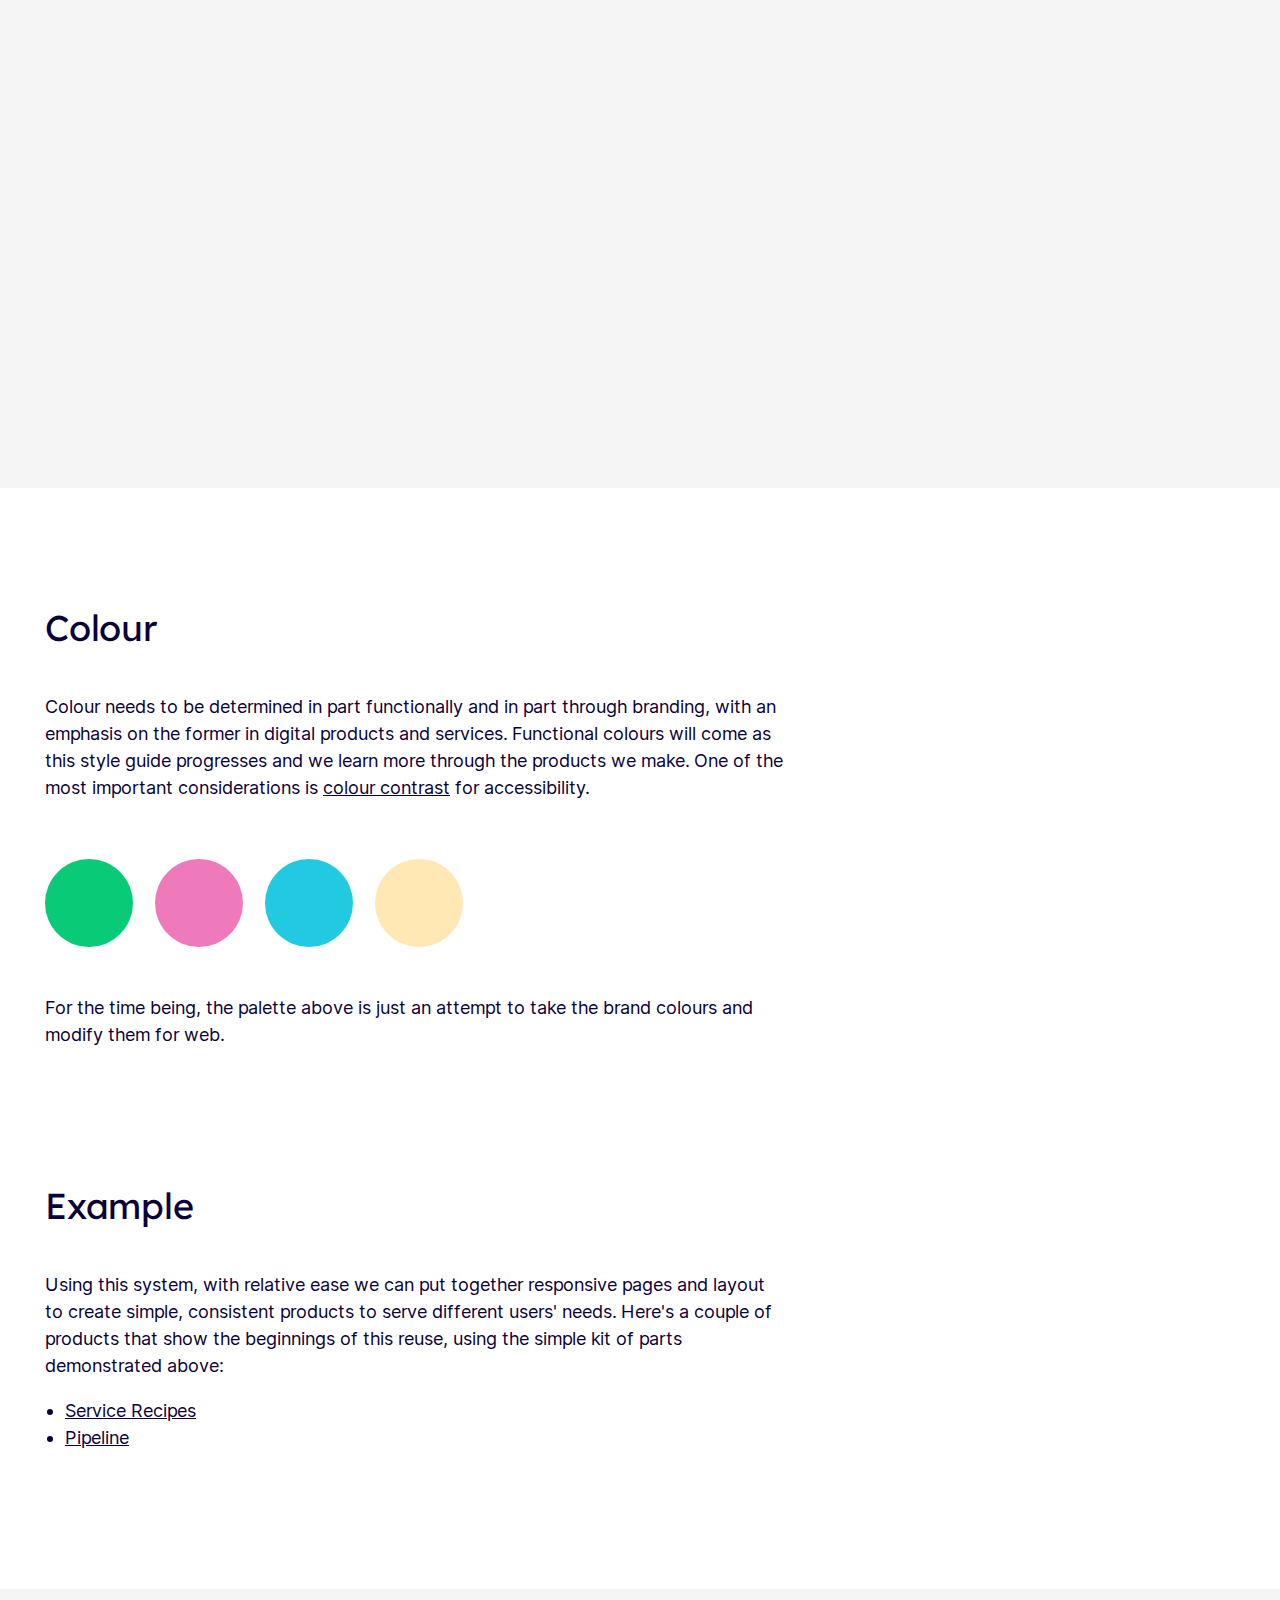
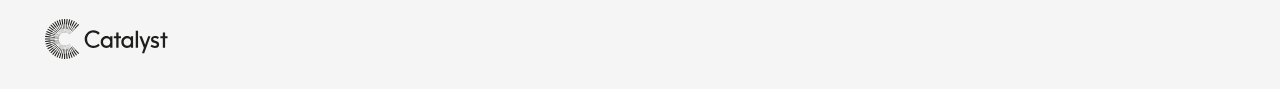
==== commit 9867fda7: "Remove link to repo for now as not publi" ====
--- a/index.html
+++ b/index.html
@@ -49,7 +49,7 @@
         <div class="column-full-width">
           <div class="inner bottom-border">
             <h2 class="vertical-spacing-bottom">About</h2>
-            <p>You are looking at a simple heroku app that exists to visually demonstrate the beginnings of our product design system. The design system is defined in code and through the assets in the <a href="https://github.com/TechforgoodCAST/static.thecatalyst.org.uk" target="_blank">static.thecatalyst.org.uk</a> repo</a>.
+            <p>You are looking at a simple heroku app that exists to visually demonstrate the beginnings of our product design system. The design system is defined in code and through the assets in the static.thecatalyst.org.uk repo</a>.
             </p>
             <p>This design system is currently being used by the following Catalyst products:</p>
             <ul>
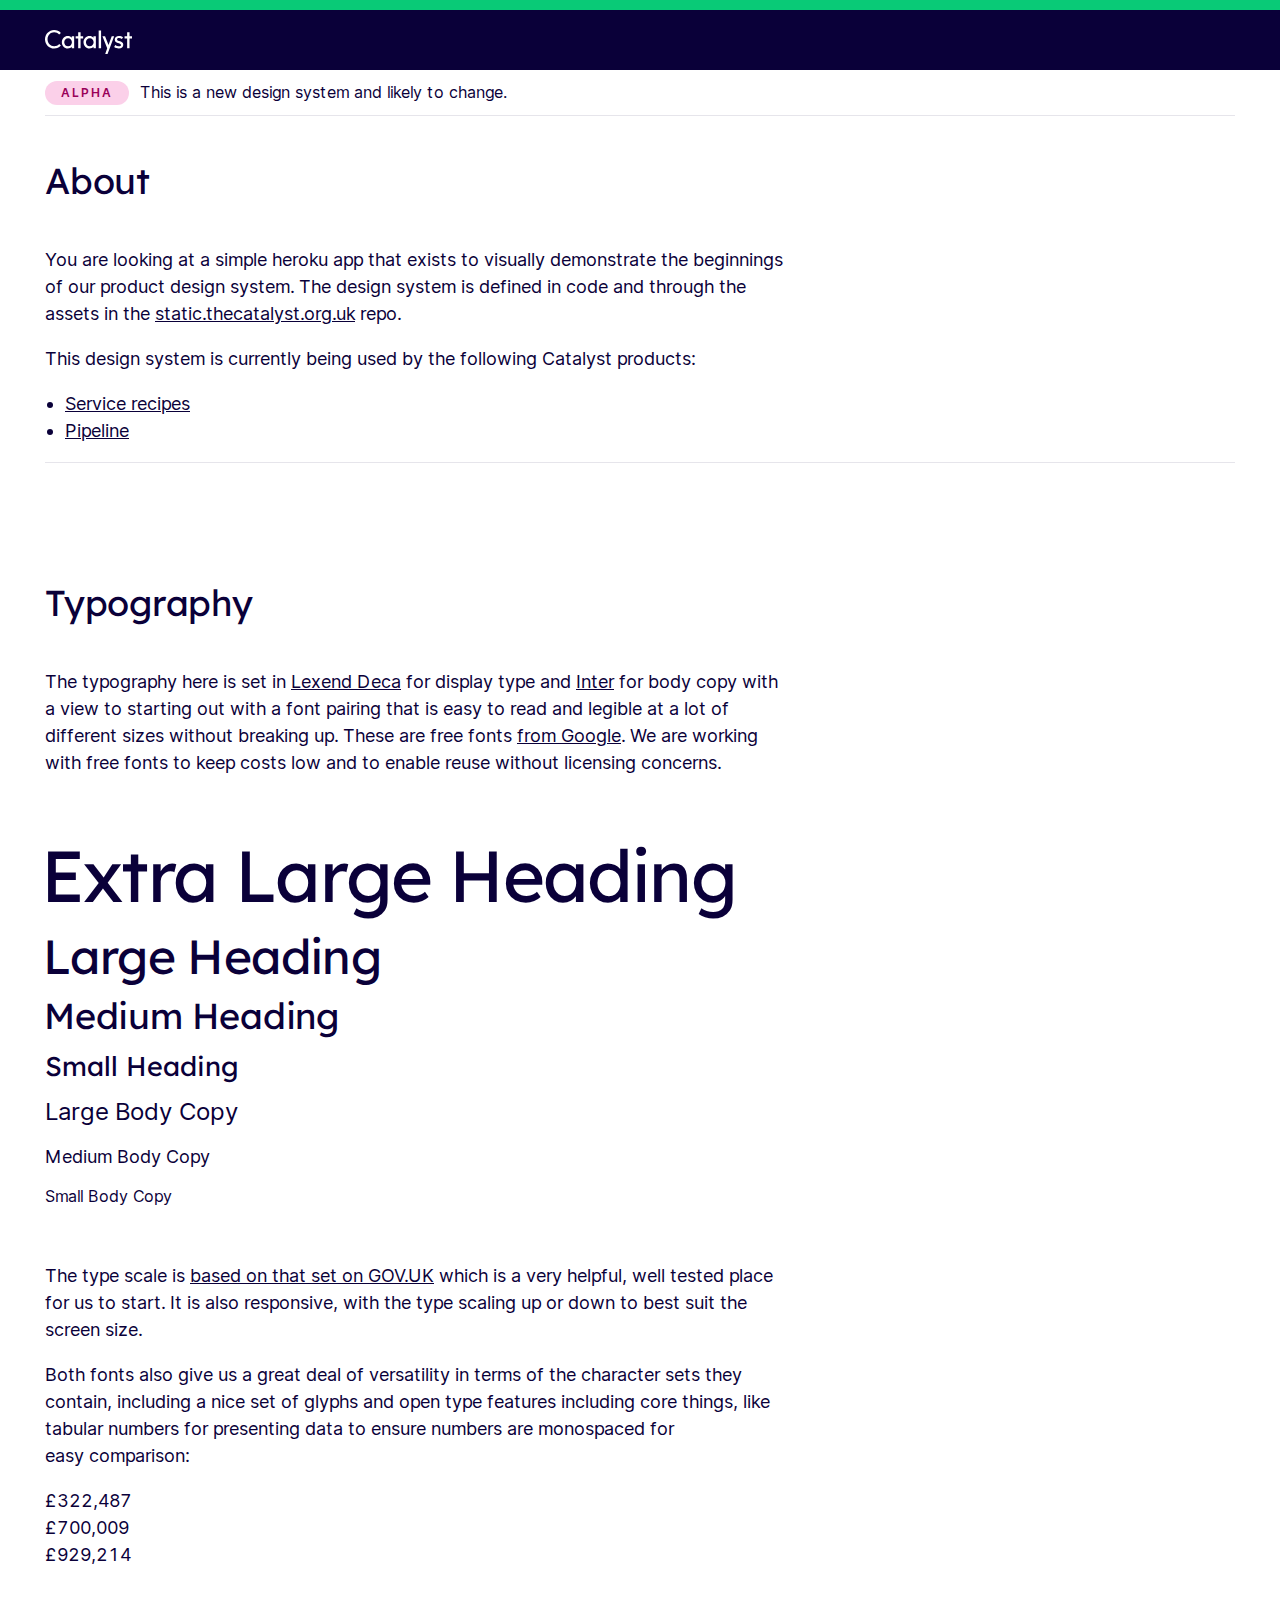
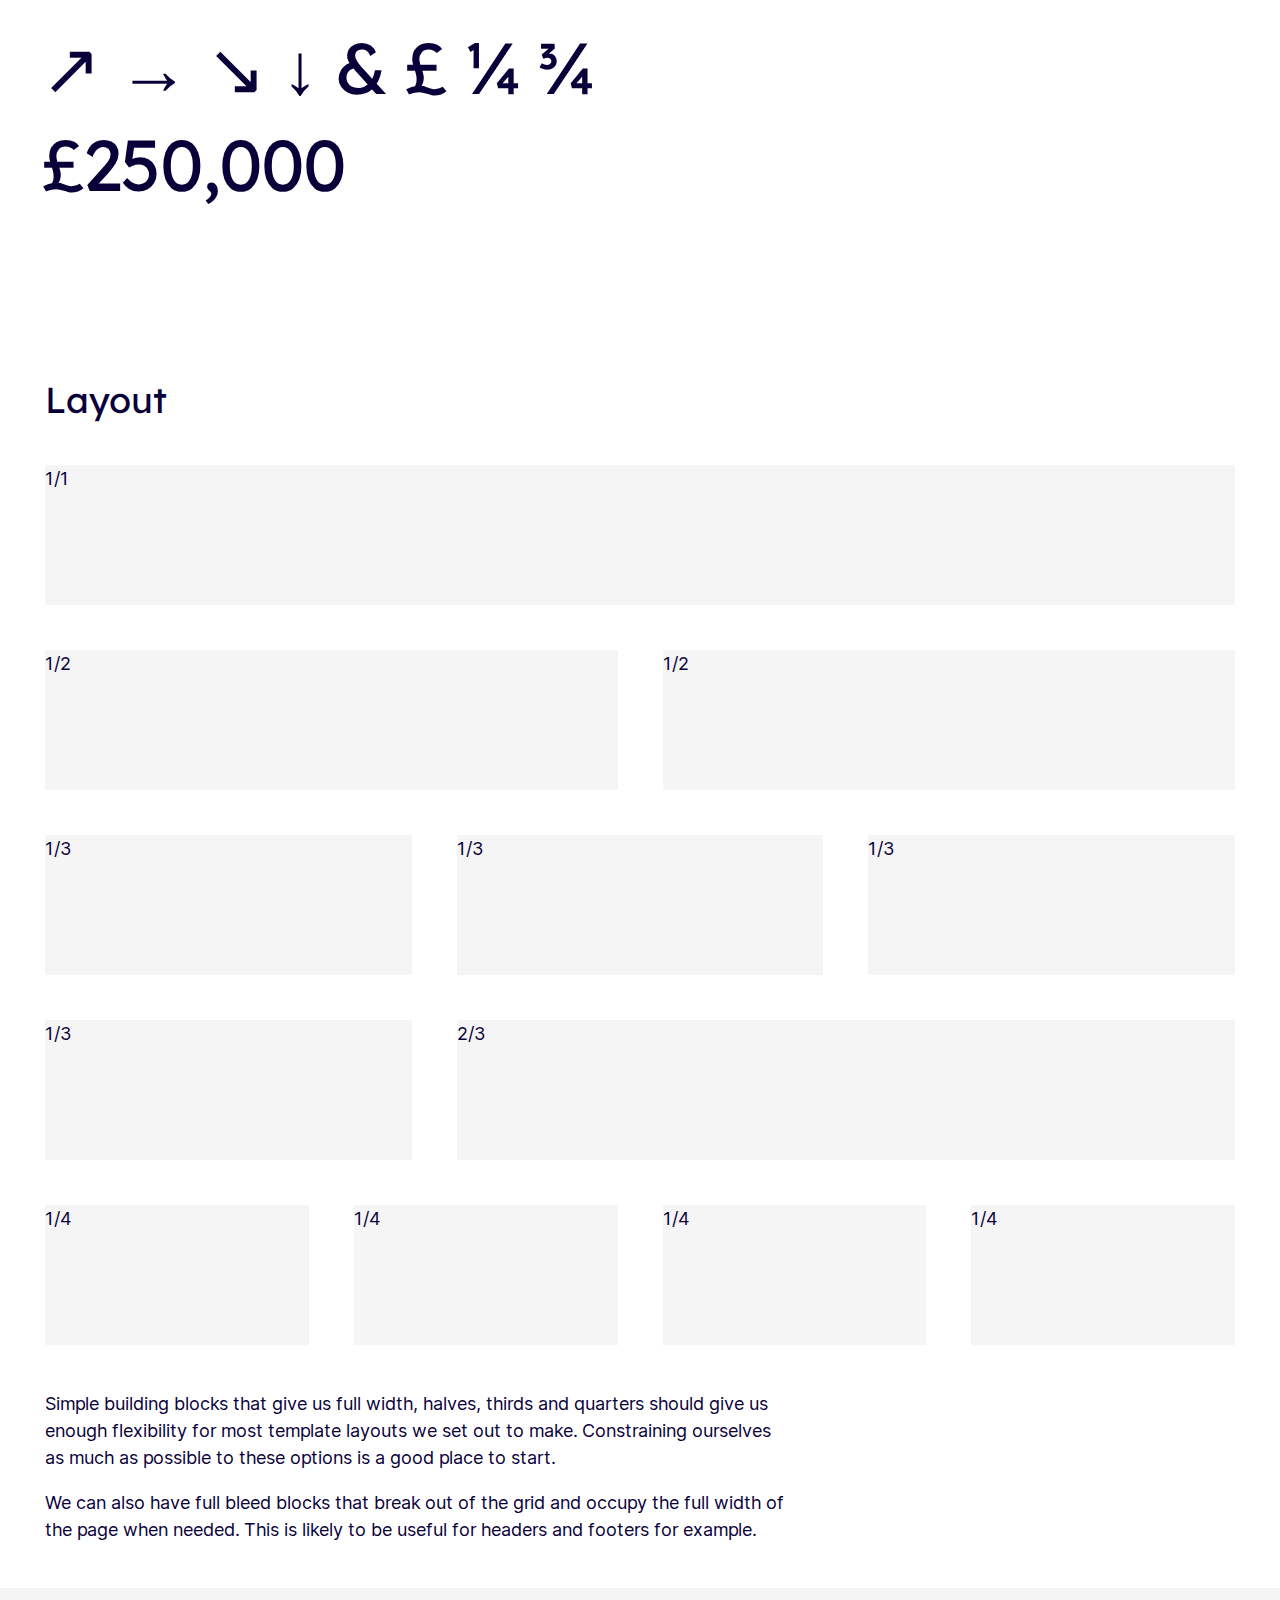
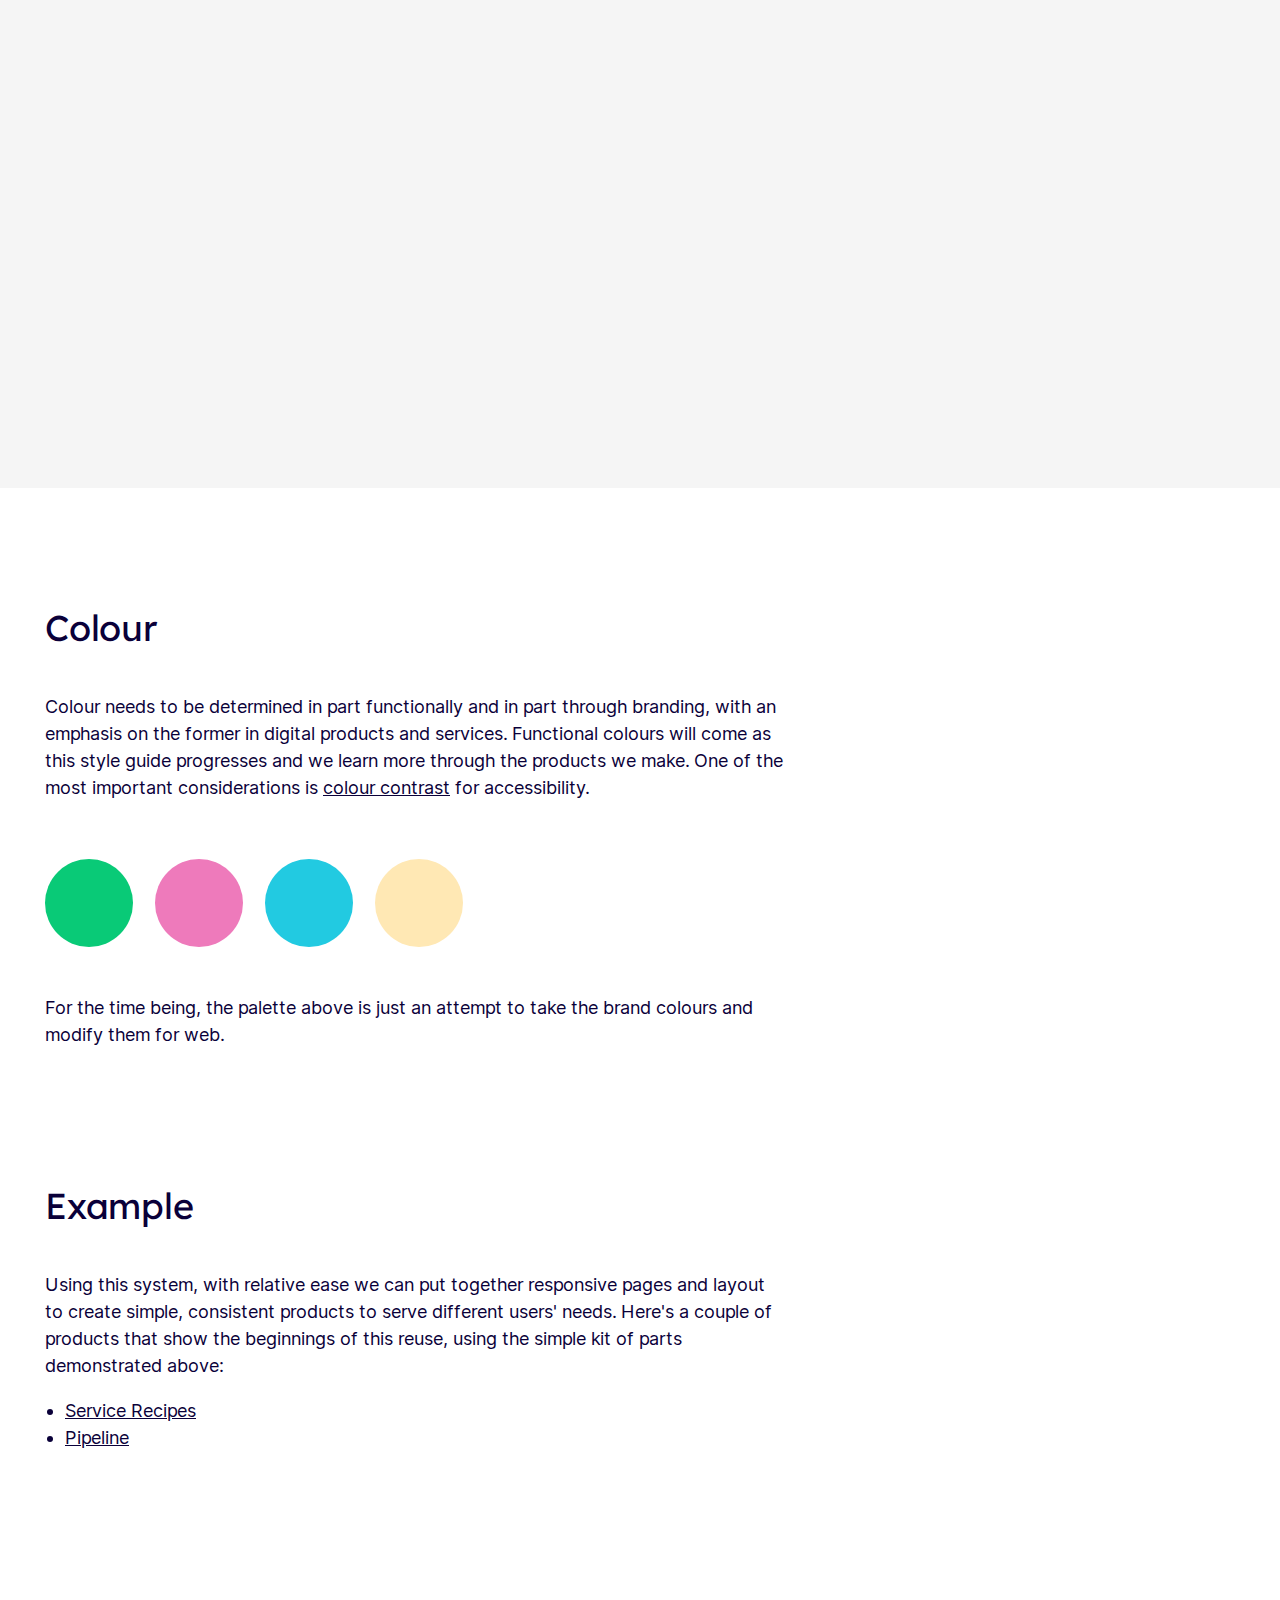
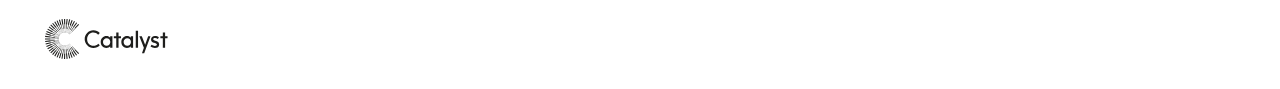
==== commit cd5d495e: "Link to source sass/css now static repo is public" ====
--- a/index.html
+++ b/index.html
@@ -49,7 +49,7 @@
         <div class="column-full-width">
           <div class="inner bottom-border">
             <h2 class="vertical-spacing-bottom">About</h2>
-            <p>You are looking at a simple heroku app that exists to visually demonstrate the beginnings of our product design system. The design system is defined in code and through the assets in the static.thecatalyst.org.uk repo</a>.
+            <p>You are looking at a simple heroku app that exists to visually demonstrate the beginnings of our product design system. The design system is defined in code and through the assets in the <a href="https://github.com/WeTheCatalysts/static.thecatalyst.org.uk">static.thecatalyst.org.uk</a> repo</a>.
             </p>
             <p>This design system is currently being used by the following Catalyst products:</p>
             <ul>
--- a/assets/stylesheets/catalyst.css
+++ b/assets/stylesheets/catalyst.css
@@ -89,6 +89,18 @@
       .grid-container [class*='column-'],
       .grid-container .grid-column {
         padding: 0 22.5px; } }
+  .grid-container.is-gutterless {
+    margin: 0 auto;
+    max-width: 1280px;
+    padding: 0; }
+    .grid-container.is-gutterless:after {
+      content: "";
+      display: table;
+      clear: both; }
+    .grid-container.is-gutterless [class*='column-'],
+    .grid-container.is-gutterless .grid-column {
+      float: left;
+      padding: 0; }
 
 .column-full-width {
   width: 100%; }
@@ -135,15 +147,15 @@
 input.button,
 a.button,
 .button {
-  transition: background-color 0.4s ease;
-  font-size: 16px;
-  line-height: 22px;
+  font-size: 14px;
+  line-height: 24px;
+  box-shadow: rgba(0, 0, 0, 0.1) 0px 5px 15px 0px;
   font-family: "Inter-Semi-Bold", -apple-system, BlinkMacSystemFont, "Helvetica Neue", Helvetica, Arial, sans-serif;
-  padding: 14px 17px 12px 17px;
+  padding: 12px 17px 10px 17px;
   font-family: "Inter-Semi-Bold", -apple-system, BlinkMacSystemFont, "Helvetica Neue", Helvetica, Arial, sans-serif;
   background-color: #0a0039;
-  border: none;
-  border-radius: 25px;
+  border: 1px solid #0a0039;
+  border-radius: 5px;
   color: #fff;
   display: inline-block;
   width: auto;
@@ -151,30 +163,74 @@
   -webkit-border-radius: none;
   text-align: center;
   text-decoration: none;
+  transition: background-color 0.2s ease;
   width: 100%; }
   @media screen and (min-width: 600px) {
     input.button,
     a.button,
     .button {
-      font-size: 18px;
-      line-height: 27px; } }
+      font-size: 16px;
+      line-height: 22px; } }
   @media screen and (min-width: 600px) {
     input.button,
     a.button,
     .button {
-      border-radius: 25px;
-      padding: 10px 40px 10px 40px;
+      border-radius: 5px;
+      padding: 12px 60px 12px 60px;
       width: auto; } }
+  input.button.secondary,
+  a.button.secondary,
+  .button.secondary {
+    background-color: rgba(10, 0, 57, 0.05);
+    box-shadow: rgba(0, 0, 0, 0.025) 0px 5px 15px 0px;
+    color: rgba(10, 0, 57, 0.75);
+    border: 1px solid rgba(10, 0, 57, 0.1); }
+    input.button.secondary:hover,
+    a.button.secondary:hover,
+    .button.secondary:hover {
+      border: 1px solid rgba(10, 0, 57, 0.1);
+      background-color: rgba(10, 0, 57, 0.1);
+      color: #0a0039; }
   input.button:hover,
   a.button:hover,
   .button:hover {
     transition: background-color 0.2s ease;
-    background-color: rgba(10, 0, 57, 0.75);
-    border: none;
+    background-color: rgba(10, 0, 57, 0.85);
+    border: 1px solid rgba(10, 0, 57, 0.85);
     color: #fff;
     cursor: pointer;
     text-shadow: none;
     text-decoration: none; }
+
+.button-group {
+  overflow-x: auto;
+  white-space: nowrap; }
+  @media screen and (min-width: 600px) {
+    .button-group {
+      white-space: normal; } }
+  .button-group .button {
+    border-radius: 0;
+    margin: 0;
+    padding: 6px 16px;
+    background-color: rgba(10, 0, 57, 0.05);
+    box-shadow: rgba(0, 0, 0, 0.025) 0px 5px 15px 0px;
+    color: rgba(10, 0, 57, 0.75);
+    border: 1px solid rgba(10, 0, 57, 0.1);
+    width: auto; }
+    .button-group .button:hover {
+      border: 1px solid rgba(10, 0, 57, 0.1);
+      background-color: rgba(10, 0, 57, 0.1);
+      color: #0a0039; }
+    .button-group .button.active {
+      background-color: #0a0039;
+      border: 1px solid #0a0039;
+      color: #fff; }
+    .button-group .button:first-child {
+      border-radius: 19px 0px 0px 19px;
+      padding-left: 20px; }
+    .button-group .button:last-child {
+      border-radius: 0 19px 19px 0px;
+      padding-right: 20px; }
 
 ul.horizontal-list li {
   float: left;
@@ -205,25 +261,28 @@
   font-family: "Inter-Semi-Bold", -apple-system, BlinkMacSystemFont, "Helvetica Neue", Helvetica, Arial, sans-serif;
   line-height: 24px;
   height: 24px;
+  border-radius: 12px;
   display: inline-block;
-  padding: 0 12px;
+  padding: 0 16px;
   text-align: center; }
   .phase-label.is-alpha {
-    color: #fff;
-    background-color: #D7288E; }
+    color: #990059;
+    background-color: #FBD0E9; }
   .phase-label.is-beta {
-    color: #fff;
-    background-color: #C25400; }
+    color: #663300;
+    background-color: #FFD9B3; }
   .phase-label.is-discovery {
-    color: #fff;
-    background-color: #0C9DEF; }
+    color: #043049;
+    background-color: #CEECFD; }
   .phase-label.is-idea {
-    background-color: rgba(12, 157, 239, 0.25); }
+    background-color: #F0FAFE;
+    border: 1px solid #CEECFD; }
   .phase-label.is-live {
-    color: #fff;
-    background-color: #019B59; }
+    color: #003906;
+    background-color: #ABEDAB; }
   .phase-label.is-scoping {
-    background-color: rgba(12, 157, 239, 0.5); }
+    background-color: #E7F6FE;
+    border: 1px solid #CEECFD; }
 
 ul.vertical-list {
   margin-left: 0; }
@@ -234,25 +293,28 @@
 .footer {
   padding: 30px 0;
   margin-top: 2em;
-  background-color: #f5f5f5; }
+  background-color: #fff; }
 
 .header {
   width: 100%;
   height: 70px;
   top: 0;
   z-index: 99;
-  border-bottom: 10px solid #09CA77;
+  border-top: 10px solid #09CA77;
   background-color: #0a0039; }
   .header .header-logo {
     position: absolute;
-    top: 20px; }
+    top: 30px; }
     .header .header-logo h1 {
       display: none; }
     .header .header-logo .logo {
       height: 24px; }
 
 .main {
-  min-height: 700px; }
+  min-height: 600px; }
+  @media screen and (min-width: 960px) {
+    .main {
+      min-height: 840px; } }
 
 .primary-navigation {
   display: none; }
@@ -273,6 +335,18 @@
     .primary-navigation a.is-active, .primary-navigation a:hover {
       text-decoration: underline; }
 
+.vertical-spacing-bottom-0 {
+  margin-bottom: 0px; }
+  @media screen and (min-width: 600px) {
+    .vertical-spacing-bottom-0 {
+      margin-bottom: 0px; } }
+  @media screen and (min-width: 960px) {
+    .vertical-spacing-bottom-0 {
+      margin-bottom: 0px; } }
+  @media screen and (min-width: 1800px) {
+    .vertical-spacing-bottom-0 {
+      margin-bottom: 0px; } }
+
 .vertical-spacing-bottom-0-25 {
   margin-bottom: 7.5px; }
   @media screen and (min-width: 600px) {
@@ -283,7 +357,7 @@
       margin-bottom: 11.25px; } }
   @media screen and (min-width: 1800px) {
     .vertical-spacing-bottom-0-25 {
-      margin-bottom: 15px; } }
+      margin-bottom: 11.25px; } }
 
 .vertical-spacing-bottom-0-5 {
   margin-bottom: 15px; }
@@ -295,7 +369,7 @@
       margin-bottom: 22.5px; } }
   @media screen and (min-width: 1800px) {
     .vertical-spacing-bottom-0-5 {
-      margin-bottom: 30px; } }
+      margin-bottom: 22.5px; } }
 
 .vertical-spacing-bottom {
   margin-bottom: 30px; }
@@ -307,7 +381,7 @@
       margin-bottom: 45px; } }
   @media screen and (min-width: 1800px) {
     .vertical-spacing-bottom {
-      margin-bottom: 60px; } }
+      margin-bottom: 45px; } }
 
 .vertical-spacing-bottom-1-5 {
   margin-bottom: 45px; }
@@ -319,7 +393,7 @@
       margin-bottom: 67.5px; } }
   @media screen and (min-width: 1800px) {
     .vertical-spacing-bottom-1-5 {
-      margin-bottom: 90px; } }
+      margin-bottom: 67.5px; } }
 
 .vertical-spacing-bottom-2 {
   margin-bottom: 60px; }
@@ -331,7 +405,7 @@
       margin-bottom: 90px; } }
   @media screen and (min-width: 1800px) {
     .vertical-spacing-bottom-2 {
-      margin-bottom: 120px; } }
+      margin-bottom: 90px; } }
 
 .vertical-spacing-bottom-3 {
   margin-bottom: 90px; }
@@ -343,7 +417,7 @@
       margin-bottom: 135px; } }
   @media screen and (min-width: 1800px) {
     .vertical-spacing-bottom-3 {
-      margin-bottom: 180px; } }
+      margin-bottom: 135px; } }
 
 .vertical-spacing-bottom-4 {
   margin-bottom: 120px; }
@@ -355,7 +429,7 @@
       margin-bottom: 180px; } }
   @media screen and (min-width: 1800px) {
     .vertical-spacing-bottom-4 {
-      margin-bottom: 240px; } }
+      margin-bottom: 180px; } }
 
 .vertical-spacing-top-0-25 {
   margin-top: 7.5px; }
@@ -367,7 +441,7 @@
       margin-top: 11.25px; } }
   @media screen and (min-width: 1800px) {
     .vertical-spacing-top-0-25 {
-      margin-top: 15px; } }
+      margin-top: 11.25px; } }
 
 .vertical-spacing-top-0-5 {
   margin-top: 15px; }
@@ -379,7 +453,7 @@
       margin-top: 22.5px; } }
   @media screen and (min-width: 1800px) {
     .vertical-spacing-top-0-5 {
-      margin-top: 30px; } }
+      margin-top: 22.5px; } }
 
 .vertical-spacing-top {
   margin-top: 30px; }
@@ -391,7 +465,7 @@
       margin-top: 45px; } }
   @media screen and (min-width: 1800px) {
     .vertical-spacing-top {
-      margin-top: 60px; } }
+      margin-top: 45px; } }
 
 .vertical-spacing-top-1-5 {
   margin-top: 45px; }
@@ -403,7 +477,7 @@
       margin-top: 67.5px; } }
   @media screen and (min-width: 1800px) {
     .vertical-spacing-top-1-5 {
-      margin-top: 90px; } }
+      margin-top: 67.5px; } }
 
 .vertical-spacing-top-2 {
   margin-top: 60px; }
@@ -415,7 +489,7 @@
       margin-top: 90px; } }
   @media screen and (min-width: 1800px) {
     .vertical-spacing-top-2 {
-      margin-top: 120px; } }
+      margin-top: 90px; } }
 
 body {
   font-size: 16px;
@@ -522,7 +596,7 @@
       margin-bottom: 45px; } }
   @media screen and (min-width: 1800px) {
     .contains-markdown ul, .contains-markdown ol {
-      margin-bottom: 60px; } }
+      margin-bottom: 45px; } }
 
 .contains-markdown h1 + h3,
 .contains-markdown h2 + h3,
@@ -542,7 +616,7 @@
     .contains-markdown h1 + h3,
     .contains-markdown h2 + h3,
     .contains-markdown p + h3 {
-      margin-top: 60px; } }
+      margin-top: 45px; } }
 
 .contains-markdown p + h2,
 .contains-markdown ul + h2,
@@ -562,7 +636,7 @@
     .contains-markdown p + h2,
     .contains-markdown ul + h2,
     .contains-markdown ol + h2 {
-      margin-top: 120px; } }
+      margin-top: 90px; } }
 
 .contains-markdown li {
   margin-bottom: 5px; }
@@ -650,15 +724,15 @@
       line-height: 82px; } }
 
 .ui-copy {
-  font-size: 16px;
-  line-height: 22px;
+  font-size: 14px;
+  line-height: 24px;
   font-family: "LexendDeca-Regular", -apple-system, BlinkMacSystemFont, "Helvetica Neue", Helvetica, Arial, sans-serif;
   text-transform: uppercase;
   letter-spacing: 1px; }
   @media screen and (min-width: 600px) {
     .ui-copy {
-      font-size: 18px;
-      line-height: 27px; } }
+      font-size: 16px;
+      line-height: 22px; } }
 
 .tabular-numbers {
   font-variant-numeric: tabular-nums; }
@@ -670,6 +744,10 @@
     .small {
       font-size: 16px;
       line-height: 22px; } }
+
+.force-wrap {
+  overflow-wrap: break-word;
+  word-wrap: break-word; }
 
 .bottom-border {
   border-bottom: 1px solid rgba(10, 0, 57, 0.1); }
@@ -769,24 +847,24 @@
   line-height: 22px;
   display: inline-block;
   width: 100%;
-  border-top: 10px solid #D7288E;
+  border-top: 10px solid #FF64BE;
   padding-top: 5px; }
   @media screen and (min-width: 600px) {
     .phase-title {
       font-size: 18px;
       line-height: 27px; } }
   .phase-title.is-alpha {
-    border-color: #D7288E; }
+    border-color: #FF64BE; }
   .phase-title.is-beta {
-    border-color: #C25400; }
+    border-color: #FF8000; }
   .phase-title.is-discovery {
-    border-color: #0C9DEF; }
+    border-color: #0CA6F3; }
   .phase-title.is-idea {
-    border-color: rgba(12, 157, 239, 0.25); }
+    border-color: #C2E9FC; }
   .phase-title.is-live {
-    border-color: #019B59; }
+    border-color: #00B200; }
   .phase-title.is-scoping {
-    border-color: rgba(12, 157, 239, 0.5); }
+    border-color: #86D2F9; }
 
 .phase-count {
   display: inline-block;
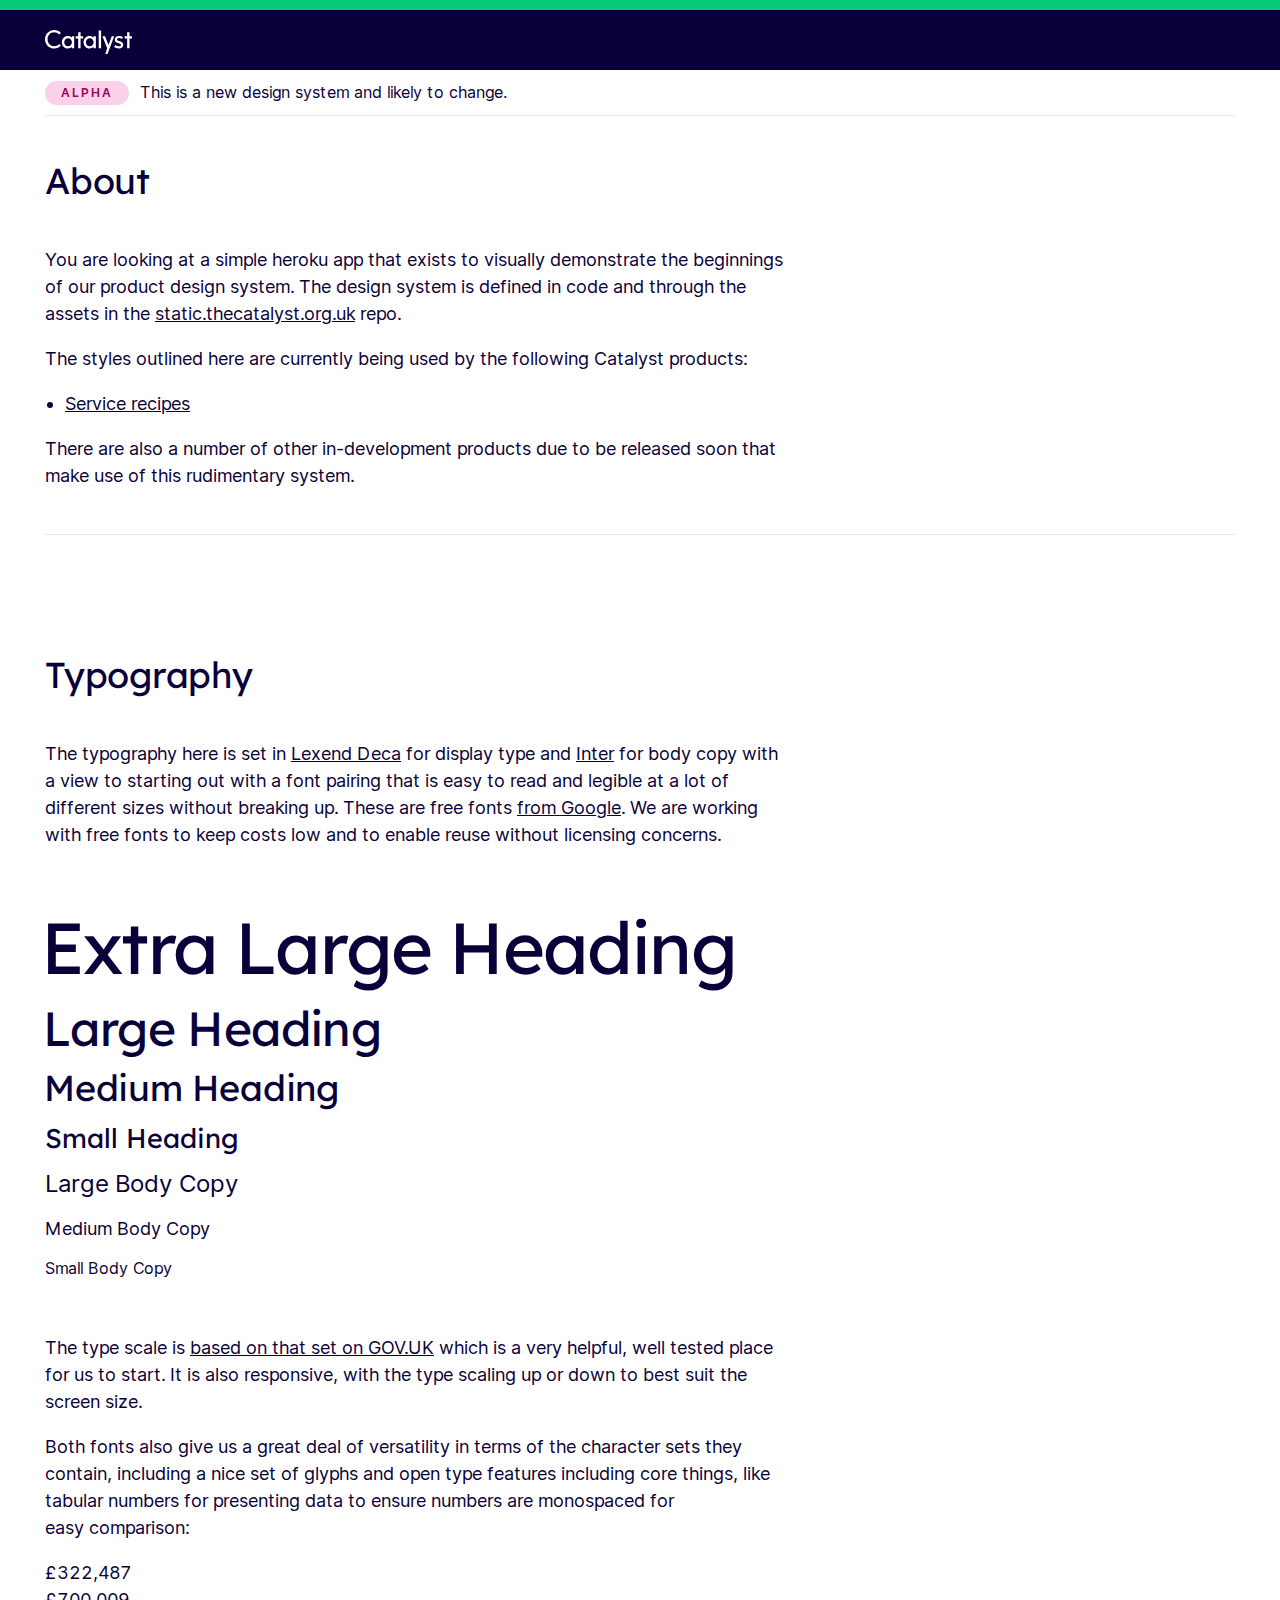
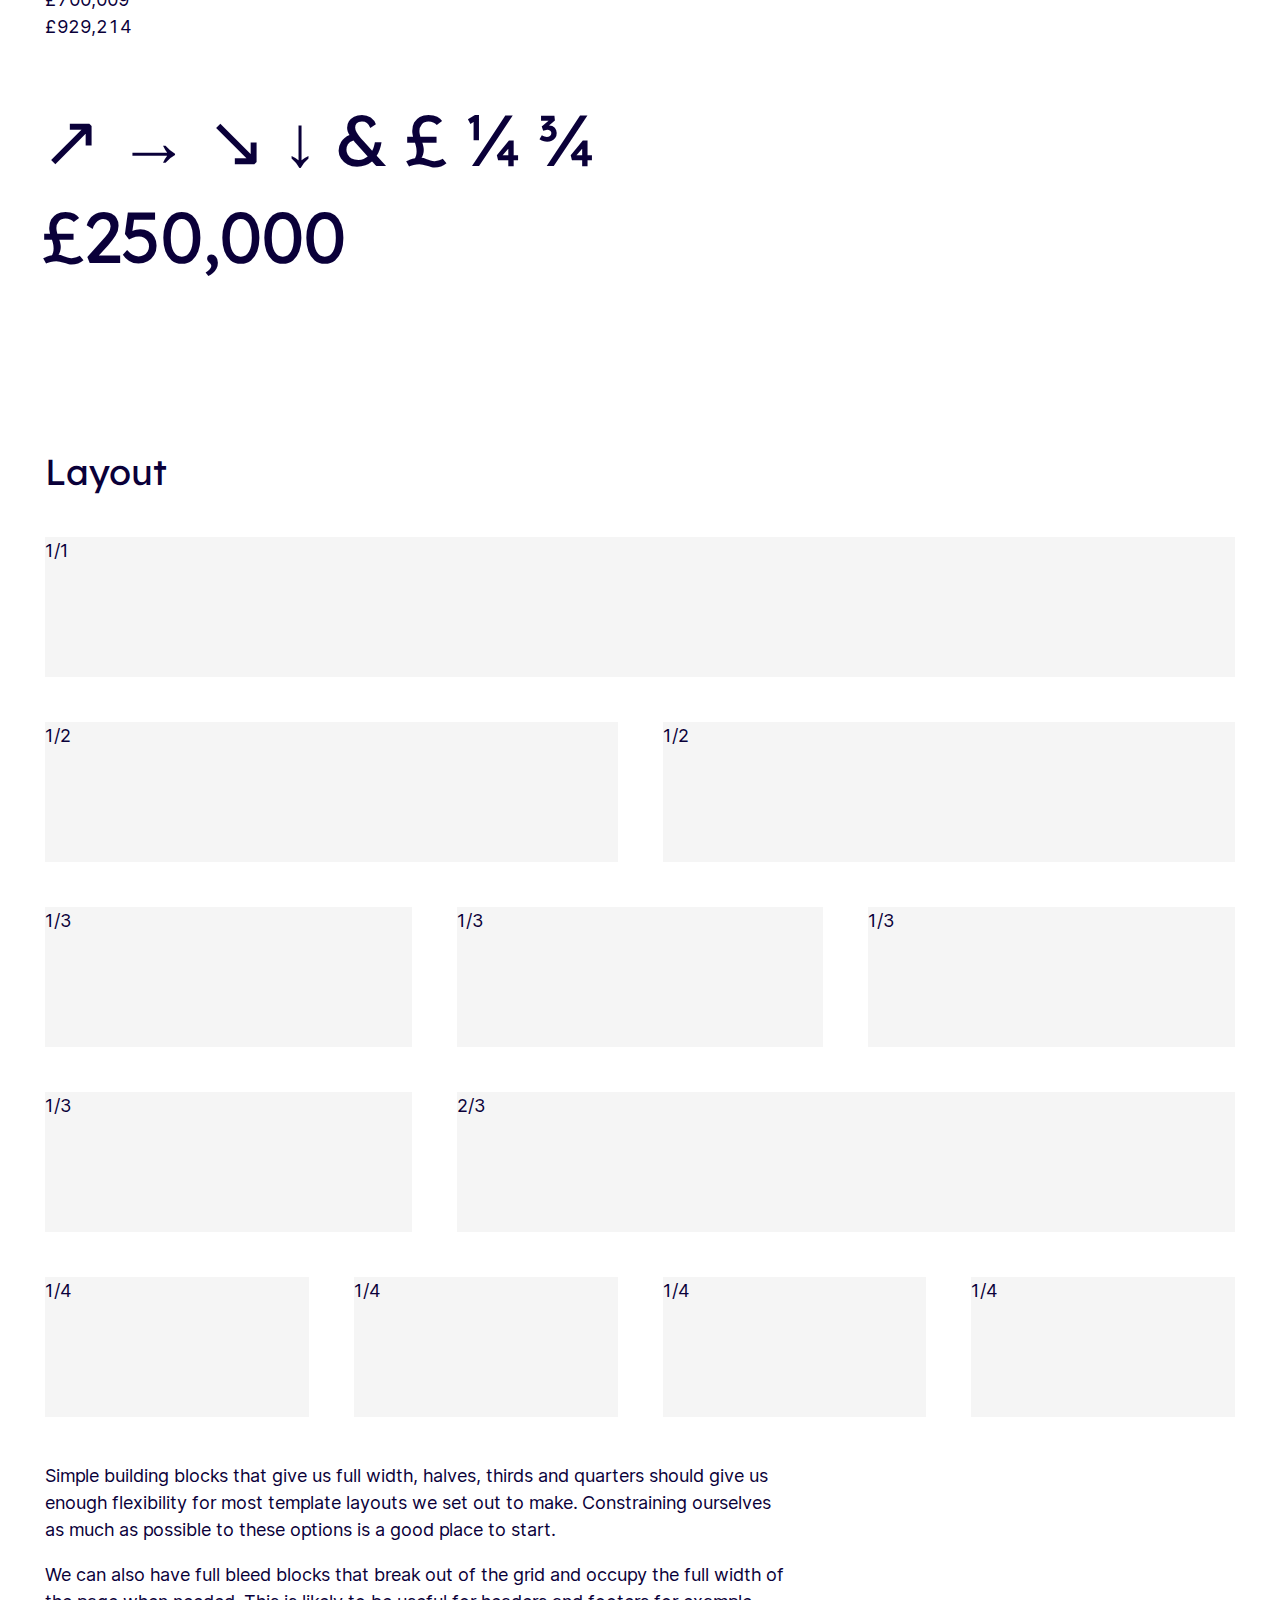
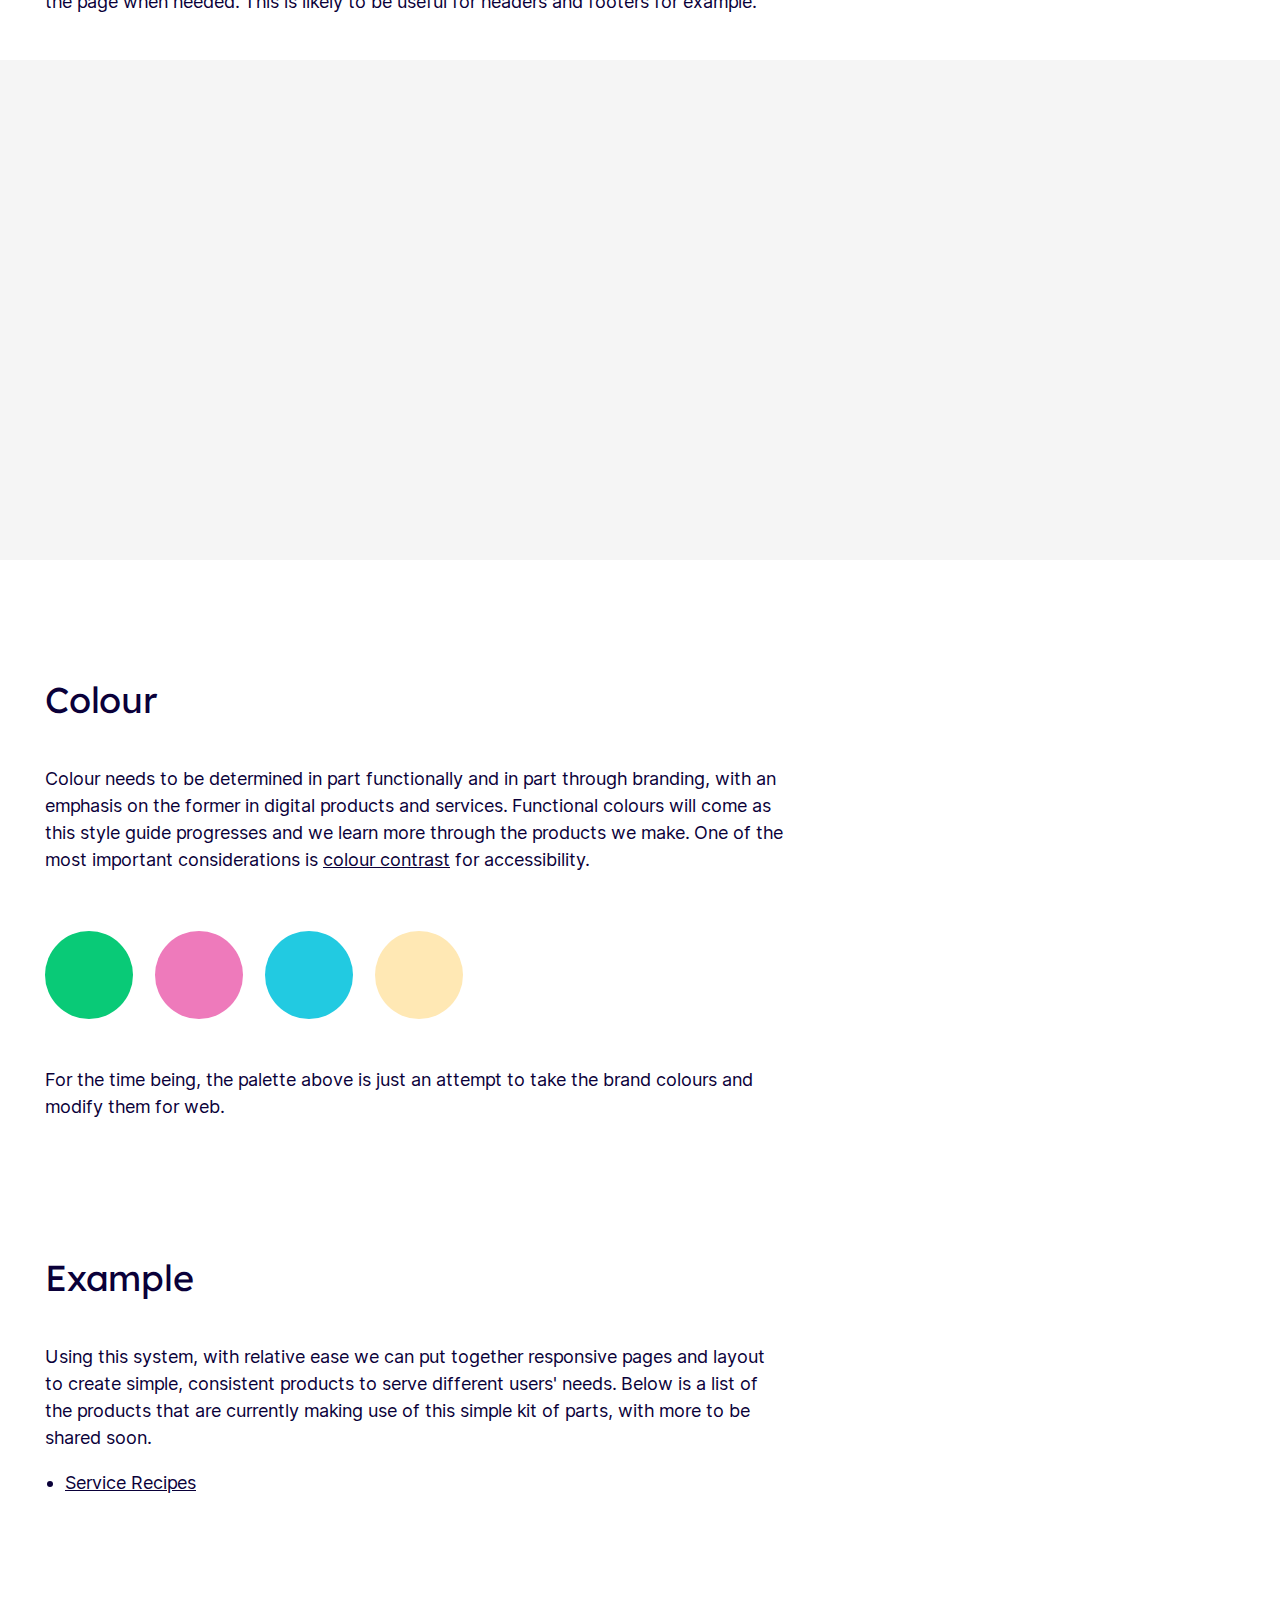
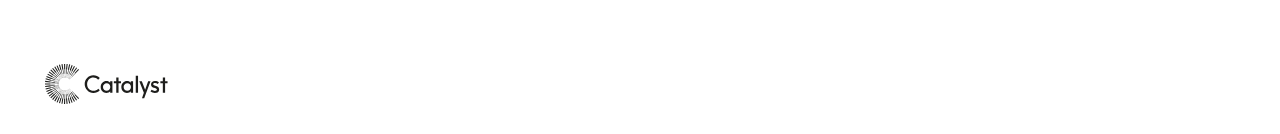
==== commit b323f2f9: "Include list of product/s using system so far" ====
--- a/index.html
+++ b/index.html
@@ -51,11 +51,11 @@
             <h2 class="vertical-spacing-bottom">About</h2>
             <p>You are looking at a simple heroku app that exists to visually demonstrate the beginnings of our product design system. The design system is defined in code and through the assets in the <a href="https://github.com/WeTheCatalysts/static.thecatalyst.org.uk">static.thecatalyst.org.uk</a> repo</a>.
             </p>
-            <p>This design system is currently being used by the following Catalyst products:</p>
+            <p>The styles outlined here are currently being used by the following Catalyst products:</p>
             <ul>
-              <li><a href="https://recipes.thecatalyst.org.uk/">Service recipes</a></li>
-              <li><a href="https://pipeline.thecatalyst.org.uk/">Pipeline</a></li>
+              <li><a href="https://recipes.thecatalyst.org.uk/" target="_blank" rel="noopener">Service recipes</a></li>
             </ul>
+            <p class="vertical-spacing-bottom">There are also a number of other in-development products due to be released soon that make use of this rudimentary system.</p>
           </div>
         </div>
       </div>
@@ -218,11 +218,10 @@
         <div class="column-full-width">
           <div class="inner">
             <h2 class="vertical-spacing-bottom">Example</h2>
-            <p>Using this system, with relative ease we can put together responsive pages and layout to create simple, consistent products to serve different users' needs. Here's a couple of products that show the beginnings of this reuse, using the simple kit of parts demonstrated above:</p>
+            <p>Using this system, with relative ease we can put together responsive pages and layout to create simple, consistent products to serve different users' needs. Below is a list of the products that are currently making use of this simple kit of parts, with more to be shared soon.</p>
               
               <ul>
                 <li><a href="https://recipes.thecatalyst.org.uk/" target="_blank">Service Recipes</a></li>
-                <li><a href="http://pipeline.thecatalyst.org.uk/" target="_blank">Pipeline</a></li>
               </ul>
           </div>
         </div>
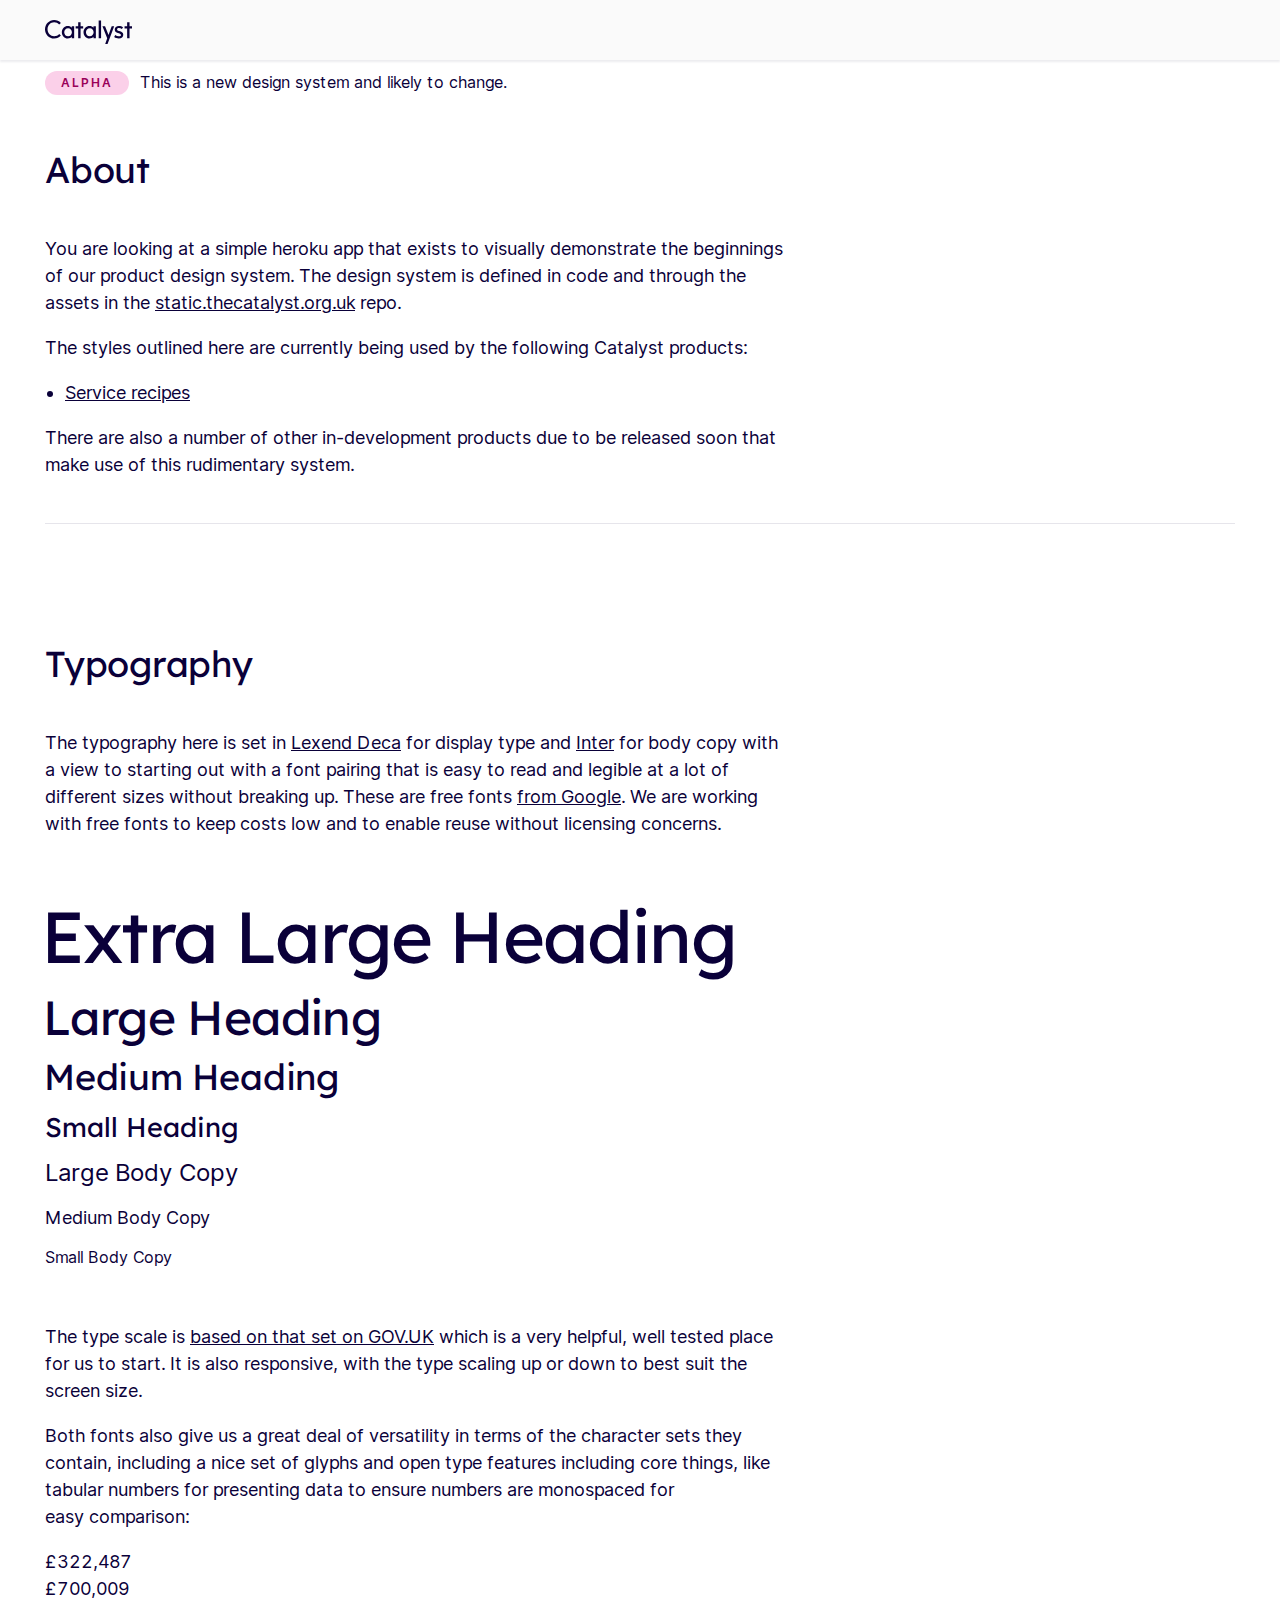
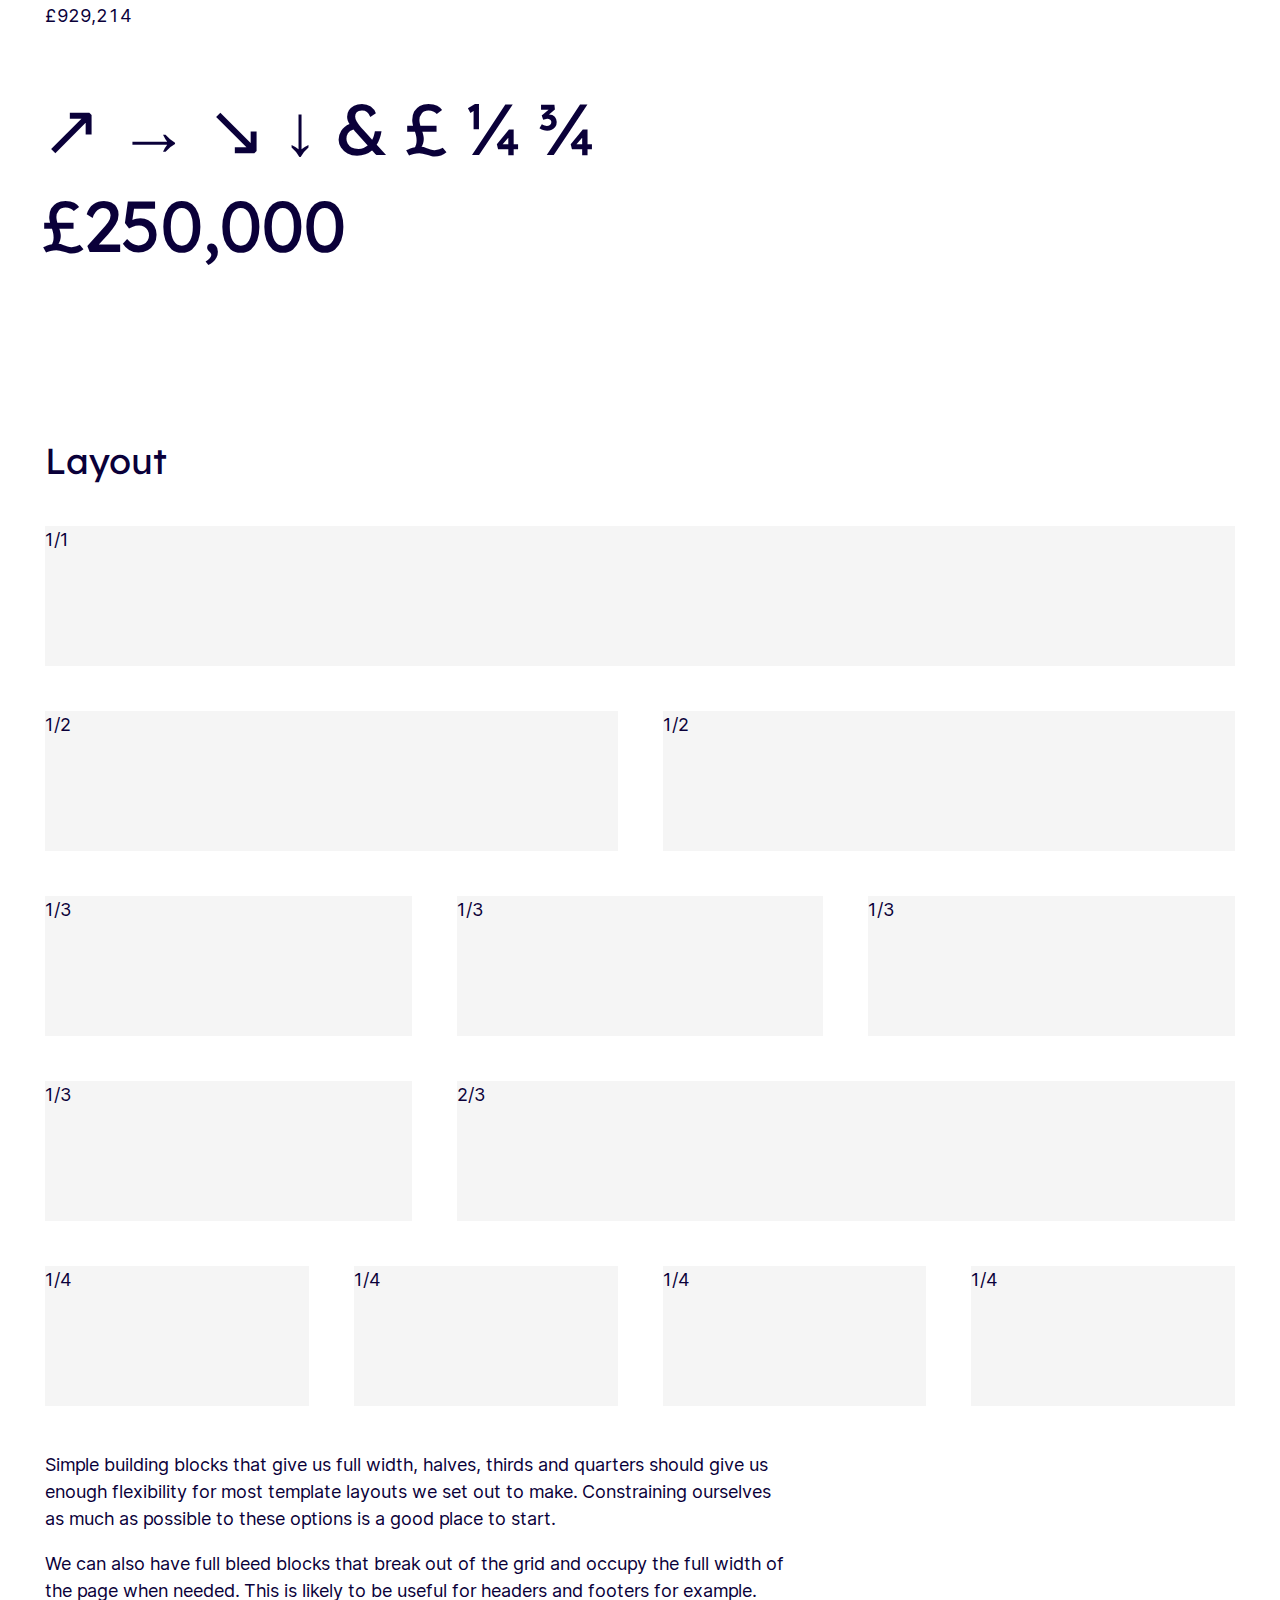
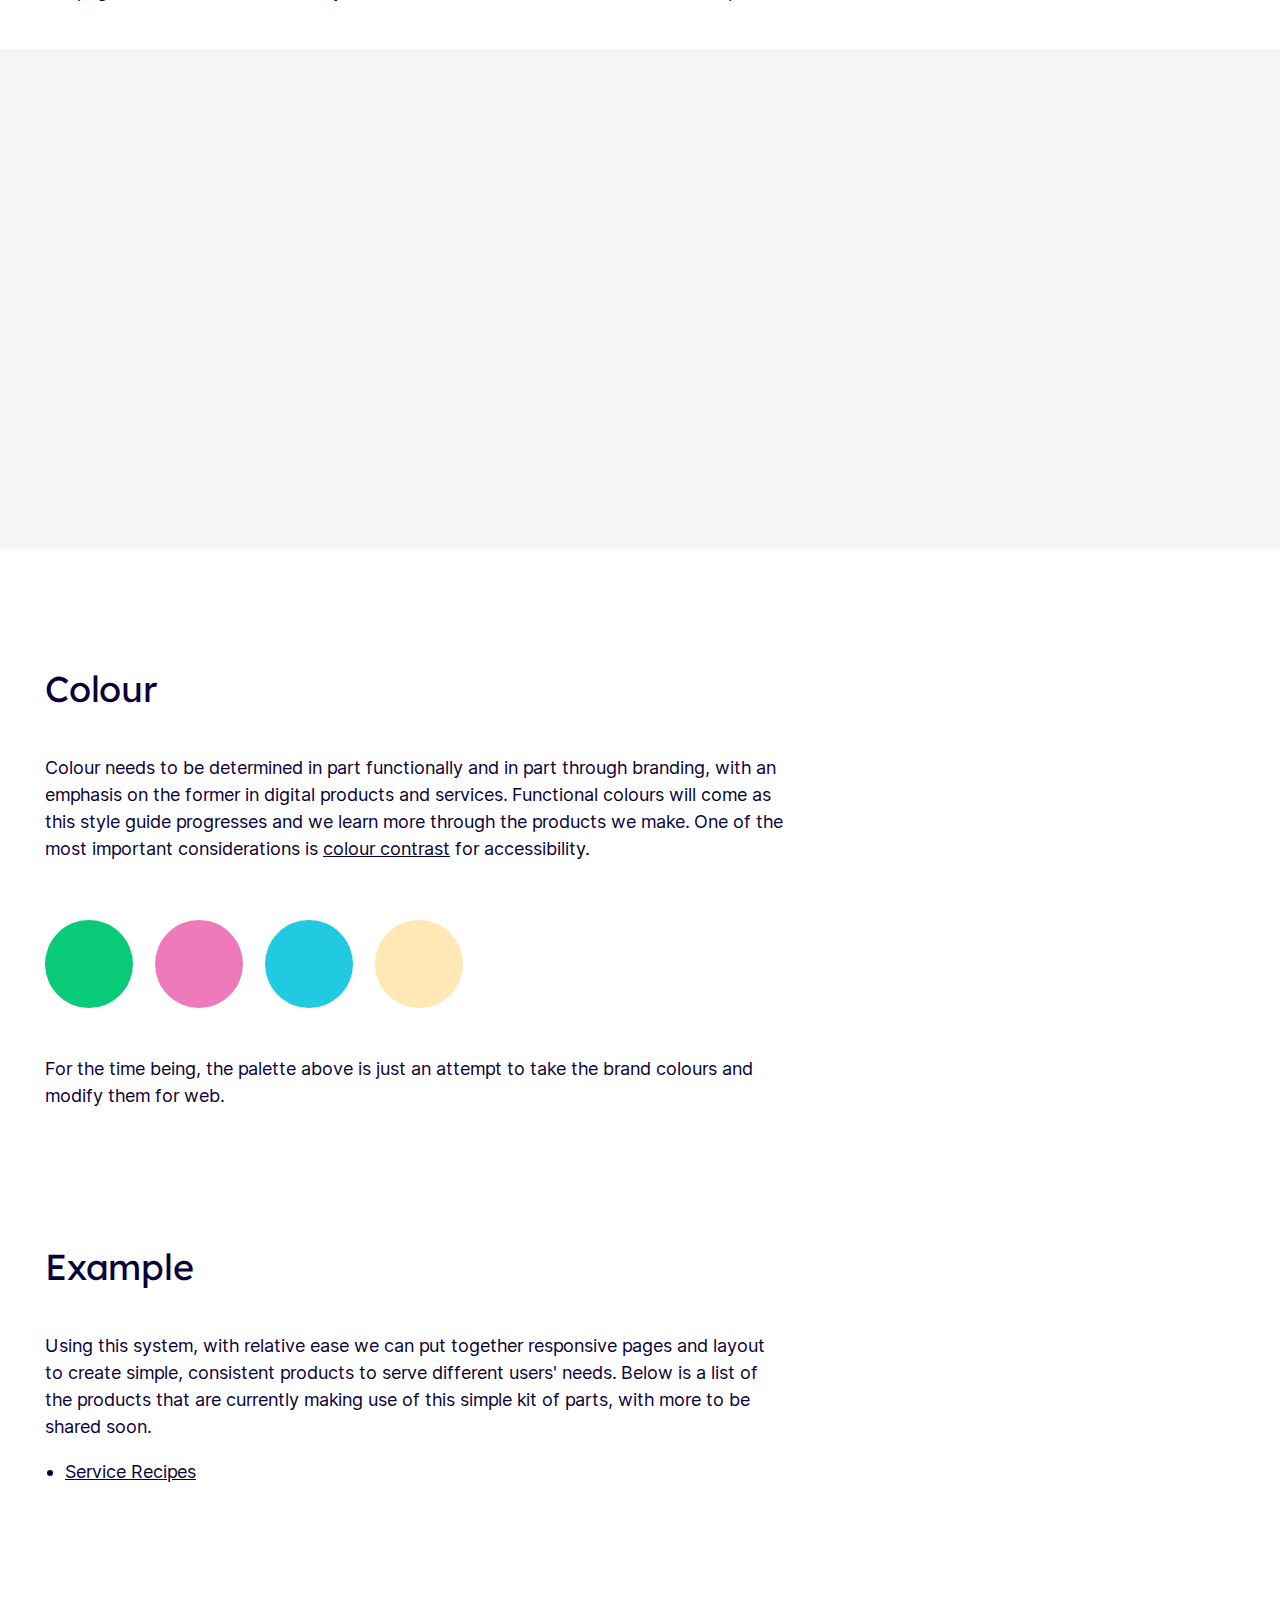
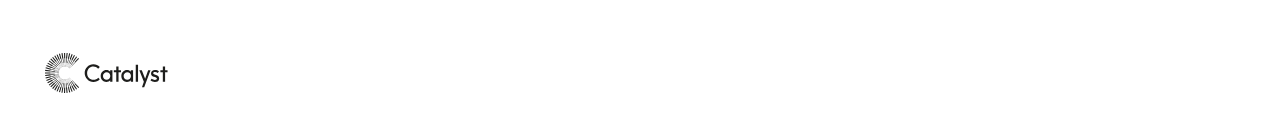
==== commit 6901cd31: "Aesthetic changes based on design system updates in static:" ====
--- a/index.html
+++ b/index.html
@@ -5,7 +5,7 @@
 <head>
   <meta charset="utf-8">
   <meta name="viewport" content="width=device-width, initial-scale=1.0, maximum-scale=1.0">
-  <title>Catalyst — Style Guide</title>
+  <title>Catalyst — Design System</title>
   <meta name="description" content="">
   <meta name="author" content="">
 
@@ -30,26 +30,26 @@
     </div>
   </header>
 
-  <section class="proposition-phase">
-    <div class="grid-container">
-      <div class="column-full-width">
-        <div class="inner bottom-border">
-          <div class="phase-banner">
-            <span class="phase-label is-alpha">Alpha</span>
-            <span class="phase-notice">This is a new design system and likely to change.</span>
-          </div>
-        </div>
-      </div>
-    </div>
-  </section>
-
   <main class="main">
+    <section class="proposition-phase">
+      <div class="grid-container">
+        <div class="column-full-width">
+          <div class="inner">
+            <div class="phase-banner">
+              <span class="phase-label is-alpha">Alpha</span>
+              <span class="phase-notice">This is a new design system and likely to change.</span>
+            </div>
+          </div>
+        </div>
+      </div>
+    </section>
+
     <section class="proto-style-block typography vertical-spacing-top">
       <div class="grid-container">
         <div class="column-full-width">
           <div class="inner bottom-border">
             <h2 class="vertical-spacing-bottom">About</h2>
-            <p>You are looking at a simple heroku app that exists to visually demonstrate the beginnings of our product design system. The design system is defined in code and through the assets in the <a href="https://github.com/WeTheCatalysts/static.thecatalyst.org.uk">static.thecatalyst.org.uk</a> repo</a>.
+            <p>You are looking at a simple heroku app that exists to visually demonstrate the beginnings of our product design system. The design system is defined in code and through the assets in the <a href="https://github.com/WeTheCatalysts/static.thecatalyst.org.uk" target="_blank" rel="noopener">static.thecatalyst.org.uk</a> repo</a>.
             </p>
             <p>The styles outlined here are currently being used by the following Catalyst products:</p>
             <ul>
@@ -221,7 +221,7 @@
             <p>Using this system, with relative ease we can put together responsive pages and layout to create simple, consistent products to serve different users' needs. Below is a list of the products that are currently making use of this simple kit of parts, with more to be shared soon.</p>
               
               <ul>
-                <li><a href="https://recipes.thecatalyst.org.uk/" target="_blank">Service Recipes</a></li>
+                <li><a href="https://recipes.thecatalyst.org.uk/" target="_blank" rel="noopener">Service Recipes</a></li>
               </ul>
           </div>
         </div>
--- a/assets/stylesheets/catalyst.css
+++ b/assets/stylesheets/catalyst.css
@@ -284,11 +284,25 @@
     background-color: #E7F6FE;
     border: 1px solid #CEECFD; }
 
-ul.vertical-list {
+ul.vertical-list-navigation {
   margin-left: 0; }
-  ul.vertical-list li {
-    list-style: none;
-    padding: 4px 0; }
+  ul.vertical-list-navigation li {
+    list-style: none; }
+    ul.vertical-list-navigation li a {
+      font-size: 14px;
+      line-height: 24px;
+      border-bottom: 1px solid rgba(10, 0, 57, 0.05);
+      display: block;
+      padding: 6px 0 6px 12px;
+      text-decoration: none; }
+      @media screen and (min-width: 600px) {
+        ul.vertical-list-navigation li a {
+          font-size: 16px;
+          line-height: 22px; } }
+      ul.vertical-list-navigation li a:hover {
+        background-color: rgba(10, 0, 57, 0.05); }
+    ul.vertical-list-navigation li.is-active a {
+      background-color: rgba(10, 0, 57, 0.05); }
 
 .footer {
   padding: 30px 0;
@@ -301,16 +315,25 @@
   top: 0;
   z-index: 99;
   border-top: 10px solid #09CA77;
-  background-color: #0a0039; }
+  background-color: #0a0039;
+  height: 60px;
+  border-top: none;
+  background-color: #fafafa;
+  position: fixed;
+  box-shadow: 0px 2px 2px rgba(10, 1, 57, 0.08); }
   .header .header-logo {
     position: absolute;
-    top: 30px; }
+    top: 30px;
+    top: 20px; }
     .header .header-logo h1 {
       display: none; }
     .header .header-logo .logo {
       height: 24px; }
+      .header .header-logo .logo path {
+        fill: #0a0039; }
 
 .main {
+  margin-top: 60px;
   min-height: 600px; }
   @media screen and (min-width: 960px) {
     .main {
@@ -325,15 +348,16 @@
   .primary-navigation a {
     font-size: 14px;
     line-height: 24px;
-    font-family: "Inter-Semi-Bold", -apple-system, BlinkMacSystemFont, "Helvetica Neue", Helvetica, Arial, sans-serif;
+    font-family: "Inter-Regular", -apple-system, BlinkMacSystemFont, "Helvetica Neue", Helvetica, Arial, sans-serif;
     color: #fff;
-    text-decoration: none; }
+    text-decoration: none;
+    color: #0a0039; }
     @media screen and (min-width: 600px) {
       .primary-navigation a {
         font-size: 16px;
         line-height: 22px; } }
     .primary-navigation a.is-active, .primary-navigation a:hover {
-      text-decoration: underline; }
+      border-bottom: 1px solid #0a0039; }
 
 .vertical-spacing-bottom-0 {
   margin-bottom: 0px; }
@@ -571,6 +595,9 @@
 ul, ol {
   margin-left: 20px;
   margin-bottom: 1em; }
+  ul.no-bullets, ol.no-bullets {
+    margin-left: 0;
+    list-style: none; }
 
 li {
   max-width: 740px; }
